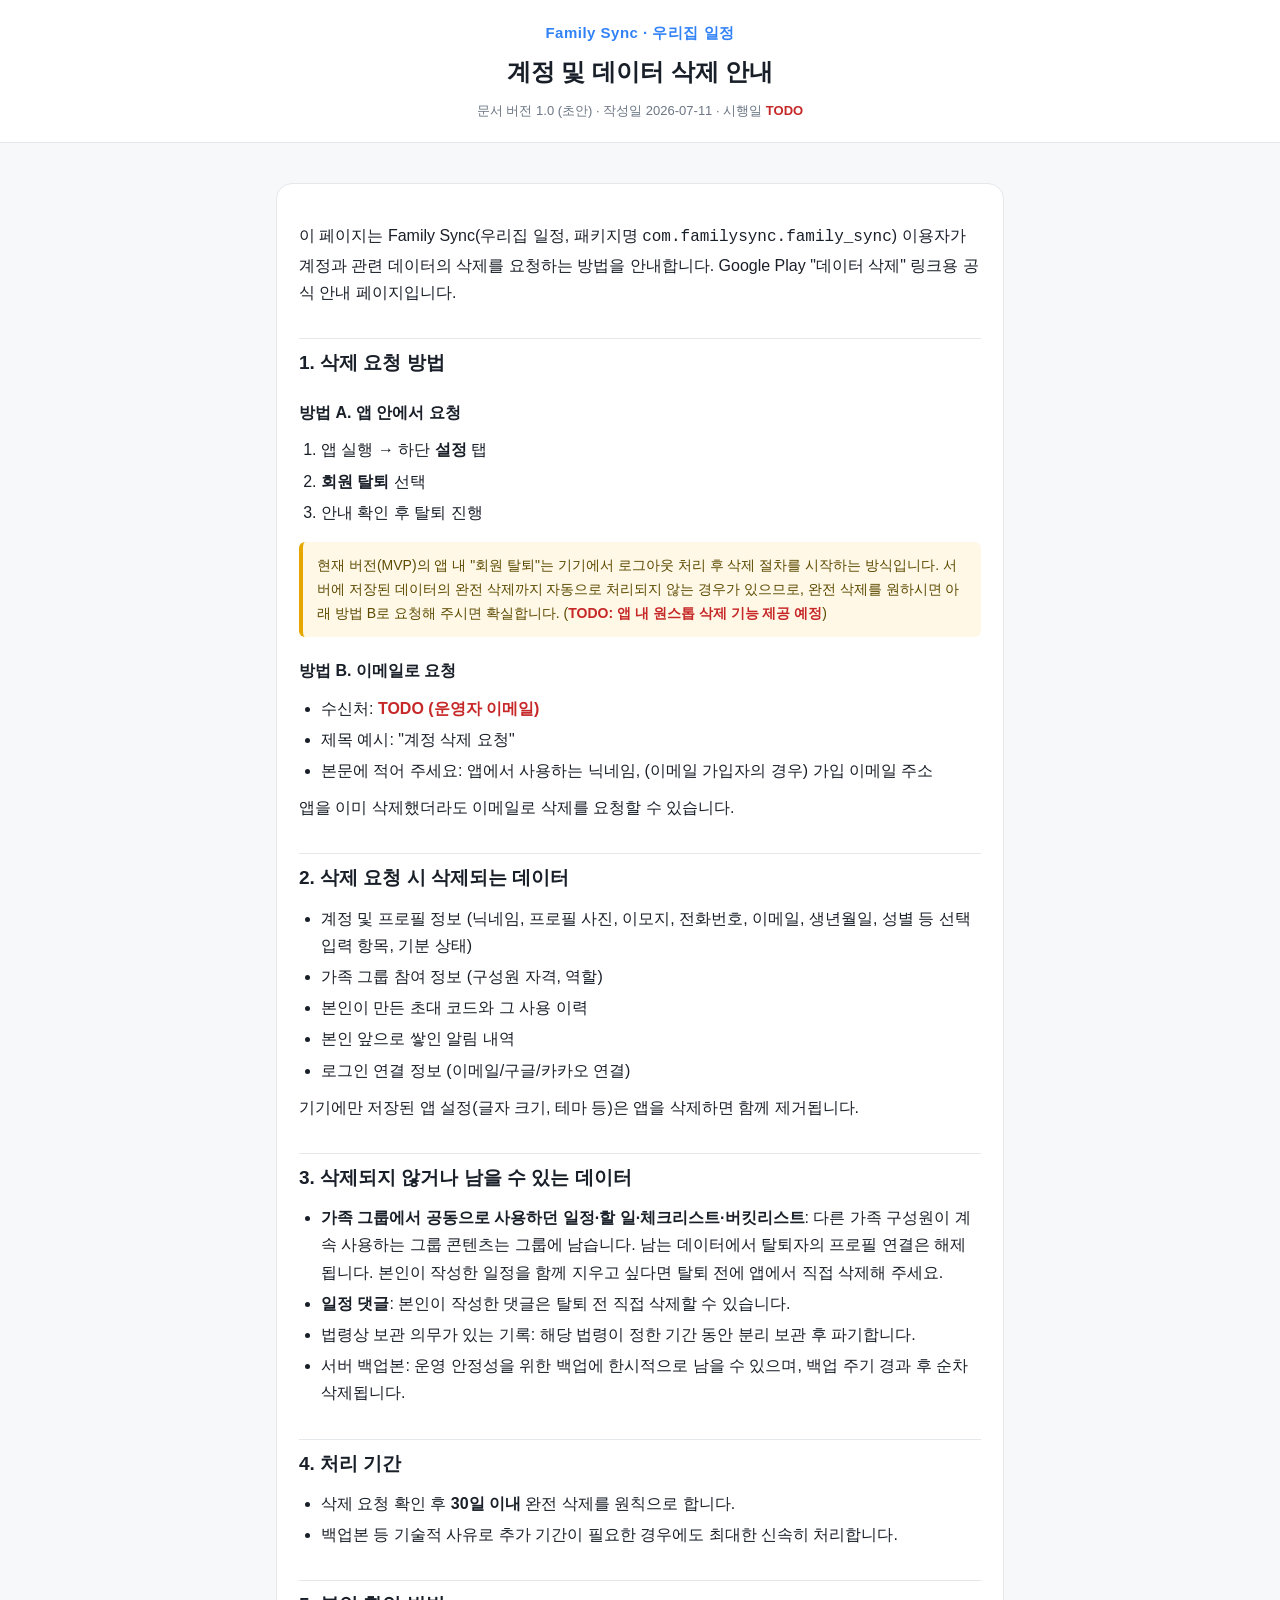
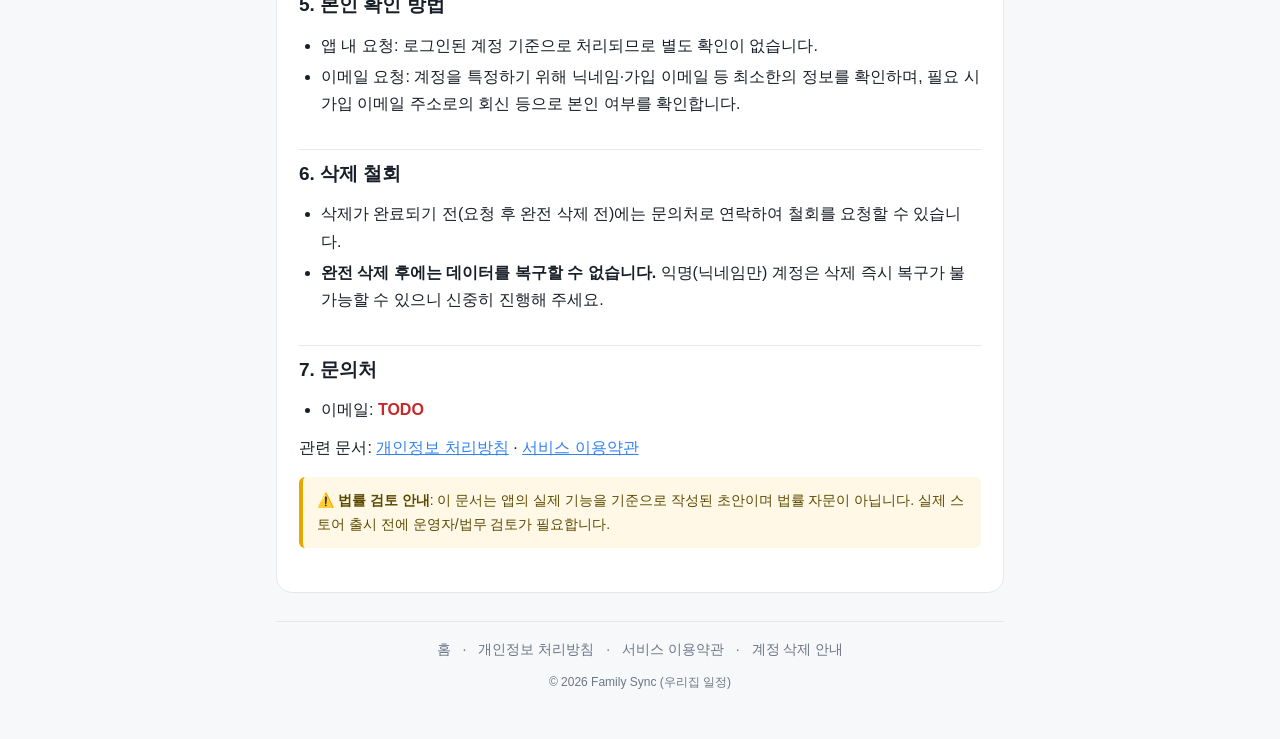
==== account-deletion.html @ a1e95046 "Add Family Sync policy pages - 개인정보 처리방침 / 서비스 이용약관 / 계정 삭제 안내 (md + html) - GitHub Pages용 index.htm" ====
<!DOCTYPE html>
<html lang="ko">
<head>
<meta charset="utf-8">
<meta name="viewport" content="width=device-width, initial-scale=1">
<title>계정 및 데이터 삭제 안내 — Family Sync (우리집 일정)</title>
<link rel="stylesheet" href="assets/style.css">
</head>
<body>
<header class="site">
  <div class="brand">Family Sync · 우리집 일정</div>
  <h1>계정 및 데이터 삭제 안내</h1>
  <div class="meta">문서 버전 1.0 (초안) · 작성일 2026-07-11 · 시행일 <span class="todo">TODO</span></div>
</header>

<div class="container">
<main class="doc">

<p>이 페이지는 Family Sync(우리집 일정, 패키지명 <code>com.familysync.family_sync</code>) 이용자가 계정과 관련 데이터의 삭제를 요청하는 방법을 안내합니다. Google Play "데이터 삭제" 링크용 공식 안내 페이지입니다.</p>

<h2>1. 삭제 요청 방법</h2>

<h3>방법 A. 앱 안에서 요청</h3>
<ol>
  <li>앱 실행 → 하단 <strong>설정</strong> 탭</li>
  <li><strong>회원 탈퇴</strong> 선택</li>
  <li>안내 확인 후 탈퇴 진행</li>
</ol>
<blockquote>현재 버전(MVP)의 앱 내 "회원 탈퇴"는 기기에서 로그아웃 처리 후 삭제 절차를 시작하는 방식입니다. 서버에 저장된 데이터의 완전 삭제까지 자동으로 처리되지 않는 경우가 있으므로, 완전 삭제를 원하시면 아래 방법 B로 요청해 주시면 확실합니다. (<span class="todo">TODO: 앱 내 원스톱 삭제 기능 제공 예정</span>)</blockquote>

<h3>방법 B. 이메일로 요청</h3>
<ul>
  <li>수신처: <span class="todo">TODO (운영자 이메일)</span></li>
  <li>제목 예시: "계정 삭제 요청"</li>
  <li>본문에 적어 주세요: 앱에서 사용하는 닉네임, (이메일 가입자의 경우) 가입 이메일 주소</li>
</ul>
<p>앱을 이미 삭제했더라도 이메일로 삭제를 요청할 수 있습니다.</p>

<h2>2. 삭제 요청 시 삭제되는 데이터</h2>
<ul>
  <li>계정 및 프로필 정보 (닉네임, 프로필 사진, 이모지, 전화번호, 이메일, 생년월일, 성별 등 선택 입력 항목, 기분 상태)</li>
  <li>가족 그룹 참여 정보 (구성원 자격, 역할)</li>
  <li>본인이 만든 초대 코드와 그 사용 이력</li>
  <li>본인 앞으로 쌓인 알림 내역</li>
  <li>로그인 연결 정보 (이메일/구글/카카오 연결)</li>
</ul>
<p>기기에만 저장된 앱 설정(글자 크기, 테마 등)은 앱을 삭제하면 함께 제거됩니다.</p>

<h2>3. 삭제되지 않거나 남을 수 있는 데이터</h2>
<ul>
  <li><strong>가족 그룹에서 공동으로 사용하던 일정·할 일·체크리스트·버킷리스트</strong>: 다른 가족 구성원이 계속 사용하는 그룹 콘텐츠는 그룹에 남습니다. 남는 데이터에서 탈퇴자의 프로필 연결은 해제됩니다. 본인이 작성한 일정을 함께 지우고 싶다면 탈퇴 전에 앱에서 직접 삭제해 주세요.</li>
  <li><strong>일정 댓글</strong>: 본인이 작성한 댓글은 탈퇴 전 직접 삭제할 수 있습니다.</li>
  <li>법령상 보관 의무가 있는 기록: 해당 법령이 정한 기간 동안 분리 보관 후 파기합니다.</li>
  <li>서버 백업본: 운영 안정성을 위한 백업에 한시적으로 남을 수 있으며, 백업 주기 경과 후 순차 삭제됩니다.</li>
</ul>

<h2>4. 처리 기간</h2>
<ul>
  <li>삭제 요청 확인 후 <strong>30일 이내</strong> 완전 삭제를 원칙으로 합니다.</li>
  <li>백업본 등 기술적 사유로 추가 기간이 필요한 경우에도 최대한 신속히 처리합니다.</li>
</ul>

<h2>5. 본인 확인 방법</h2>
<ul>
  <li>앱 내 요청: 로그인된 계정 기준으로 처리되므로 별도 확인이 없습니다.</li>
  <li>이메일 요청: 계정을 특정하기 위해 닉네임·가입 이메일 등 최소한의 정보를 확인하며, 필요 시 가입 이메일 주소로의 회신 등으로 본인 여부를 확인합니다.</li>
</ul>

<h2>6. 삭제 철회</h2>
<ul>
  <li>삭제가 완료되기 전(요청 후 완전 삭제 전)에는 문의처로 연락하여 철회를 요청할 수 있습니다.</li>
  <li><strong>완전 삭제 후에는 데이터를 복구할 수 없습니다.</strong> 익명(닉네임만) 계정은 삭제 즉시 복구가 불가능할 수 있으니 신중히 진행해 주세요.</li>
</ul>

<h2>7. 문의처</h2>
<ul>
  <li>이메일: <span class="todo">TODO</span></li>
</ul>
<p>관련 문서: <a href="privacy-policy.html">개인정보 처리방침</a> · <a href="terms-of-service.html">서비스 이용약관</a></p>

<blockquote>⚠️ <strong>법률 검토 안내</strong>: 이 문서는 앱의 실제 기능을 기준으로 작성된 초안이며 법률 자문이 아닙니다. 실제 스토어 출시 전에 운영자/법무 검토가 필요합니다.</blockquote>

</main>

<footer class="site">
  <nav>
    <a href="index.html">홈</a> ·
    <a href="privacy-policy.html">개인정보 처리방침</a> ·
    <a href="terms-of-service.html">서비스 이용약관</a> ·
    <a href="account-deletion.html">계정 삭제 안내</a>
  </nav>
  <div class="copyright">© 2026 Family Sync (우리집 일정)</div>
</footer>
</div>
</body>
</html>
---- assets/style.css ----
:root {
  --primary: #3182f6;
  --text: #191f28;
  --text-sub: #6b7684;
  --divider: #e5e8eb;
  --bg: #f7f8fa;
  --surface: #ffffff;
  --danger: #c62828;
}

* { box-sizing: border-box; margin: 0; padding: 0; }

body {
  font-family: "Apple SD Gothic Neo", "Noto Sans KR", "Malgun Gothic", sans-serif;
  background: var(--bg);
  color: var(--text);
  line-height: 1.7;
  font-size: 16px;
  -webkit-text-size-adjust: 100%;
}

.container {
  max-width: 760px;
  margin: 0 auto;
  padding: 20px 16px 48px;
}

header.site {
  background: var(--surface);
  border-bottom: 1px solid var(--divider);
  padding: 20px 16px;
  text-align: center;
}
header.site .brand {
  font-size: 15px;
  color: var(--primary);
  font-weight: 700;
  letter-spacing: 0.5px;
}
header.site h1 {
  font-size: 24px;
  margin-top: 6px;
  font-weight: 700;
}
header.site .meta {
  margin-top: 8px;
  font-size: 13px;
  color: var(--text-sub);
}

main.doc {
  background: var(--surface);
  border: 1px solid var(--divider);
  border-radius: 16px;
  padding: 28px 22px;
  margin-top: 20px;
}

main.doc h2 {
  font-size: 19px;
  margin: 32px 0 10px;
  padding-top: 8px;
  border-top: 1px solid var(--divider);
}
main.doc h2:first-child { margin-top: 0; border-top: none; padding-top: 0; }
main.doc h3 { font-size: 16px; margin: 20px 0 8px; }
main.doc p { margin: 10px 0; }
main.doc ul, main.doc ol { margin: 10px 0 10px 22px; }
main.doc li { margin: 4px 0; }

main.doc table {
  width: 100%;
  border-collapse: collapse;
  margin: 12px 0;
  font-size: 14px;
}
main.doc th, main.doc td {
  border: 1px solid var(--divider);
  padding: 8px 10px;
  text-align: left;
  vertical-align: top;
}
main.doc th { background: var(--bg); font-weight: 600; }
.table-wrap { overflow-x: auto; }

main.doc a { color: var(--primary); }
main.doc blockquote {
  margin: 16px 0;
  padding: 12px 14px;
  background: #fff8e6;
  border-left: 4px solid #e6a700;
  border-radius: 6px;
  font-size: 14px;
  color: #5c4a00;
}
.todo { color: var(--danger); font-weight: 600; }

/* index cards */
.cards { display: grid; gap: 14px; margin-top: 20px; }
.card {
  display: block;
  background: var(--surface);
  border: 1px solid var(--divider);
  border-radius: 16px;
  padding: 20px;
  text-decoration: none;
  color: var(--text);
}
.card:hover { border-color: var(--primary); }
.card .icon { font-size: 26px; }
.card h2 { font-size: 18px; margin: 8px 0 4px; }
.card p { font-size: 14px; color: var(--text-sub); }

footer.site {
  margin-top: 28px;
  padding-top: 16px;
  border-top: 1px solid var(--divider);
  font-size: 14px;
  color: var(--text-sub);
  text-align: center;
}
footer.site nav a {
  color: var(--text-sub);
  text-decoration: none;
  margin: 0 8px;
}
footer.site nav a:hover { color: var(--primary); }
footer.site .copyright { margin-top: 10px; font-size: 12px; }

@media (max-width: 480px) {
  body { font-size: 15px; }
  main.doc { padding: 20px 14px; }
  header.site h1 { font-size: 21px; }
}
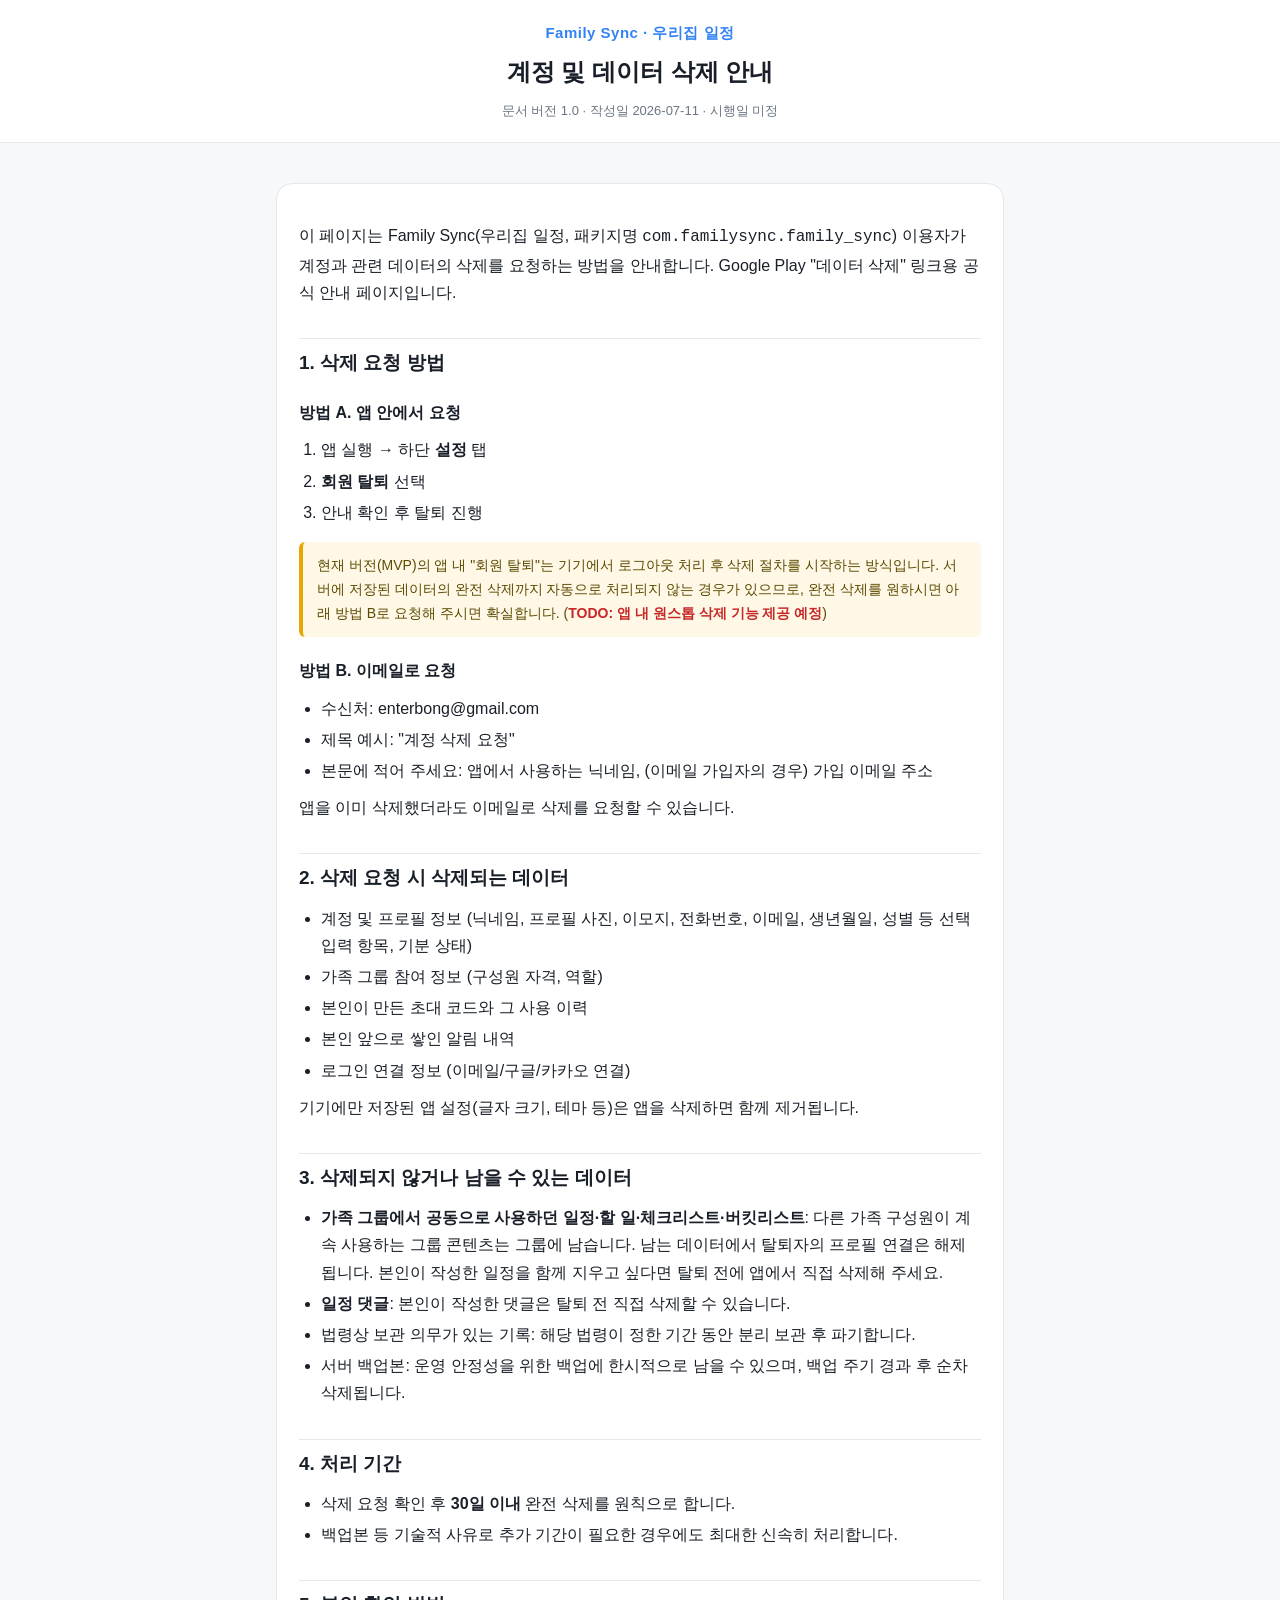
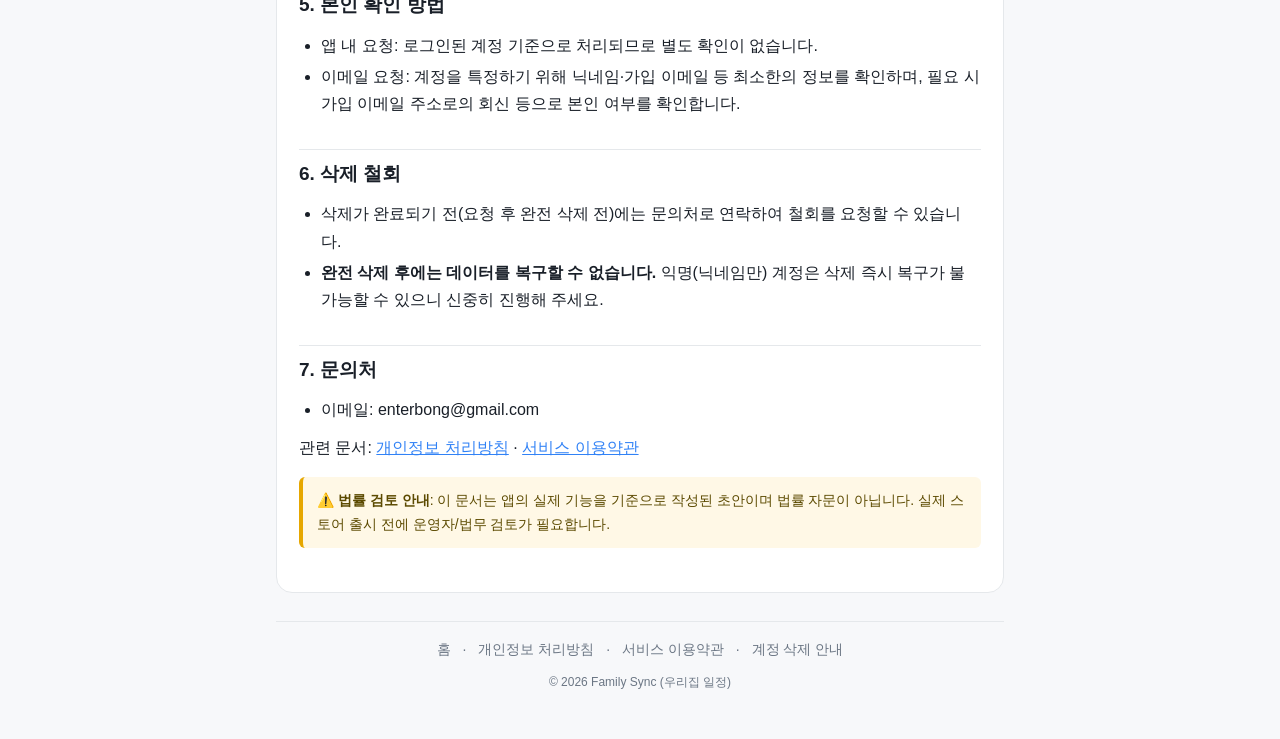
==== commit 871b02e0: "docs: fill in operator info (김봉진, enterbong@gmail.com)" ====
--- a/account-deletion.html
+++ b/account-deletion.html
@@ -10,7 +10,7 @@
 <header class="site">
   <div class="brand">Family Sync · 우리집 일정</div>
   <h1>계정 및 데이터 삭제 안내</h1>
-  <div class="meta">문서 버전 1.0 (초안) · 작성일 2026-07-11 · 시행일 <span class="todo">TODO</span></div>
+  <div class="meta">문서 버전 1.0 · 작성일 2026-07-11 · 시행일 미정</div>
 </header>
 
 <div class="container">
@@ -30,7 +30,7 @@
 
 <h3>방법 B. 이메일로 요청</h3>
 <ul>
-  <li>수신처: <span class="todo">TODO (운영자 이메일)</span></li>
+  <li>수신처: enterbong@gmail.com</li>
   <li>제목 예시: "계정 삭제 요청"</li>
   <li>본문에 적어 주세요: 앱에서 사용하는 닉네임, (이메일 가입자의 경우) 가입 이메일 주소</li>
 </ul>
@@ -74,7 +74,7 @@
 
 <h2>7. 문의처</h2>
 <ul>
-  <li>이메일: <span class="todo">TODO</span></li>
+  <li>이메일: enterbong@gmail.com</li>
 </ul>
 <p>관련 문서: <a href="privacy-policy.html">개인정보 처리방침</a> · <a href="terms-of-service.html">서비스 이용약관</a></p>
 
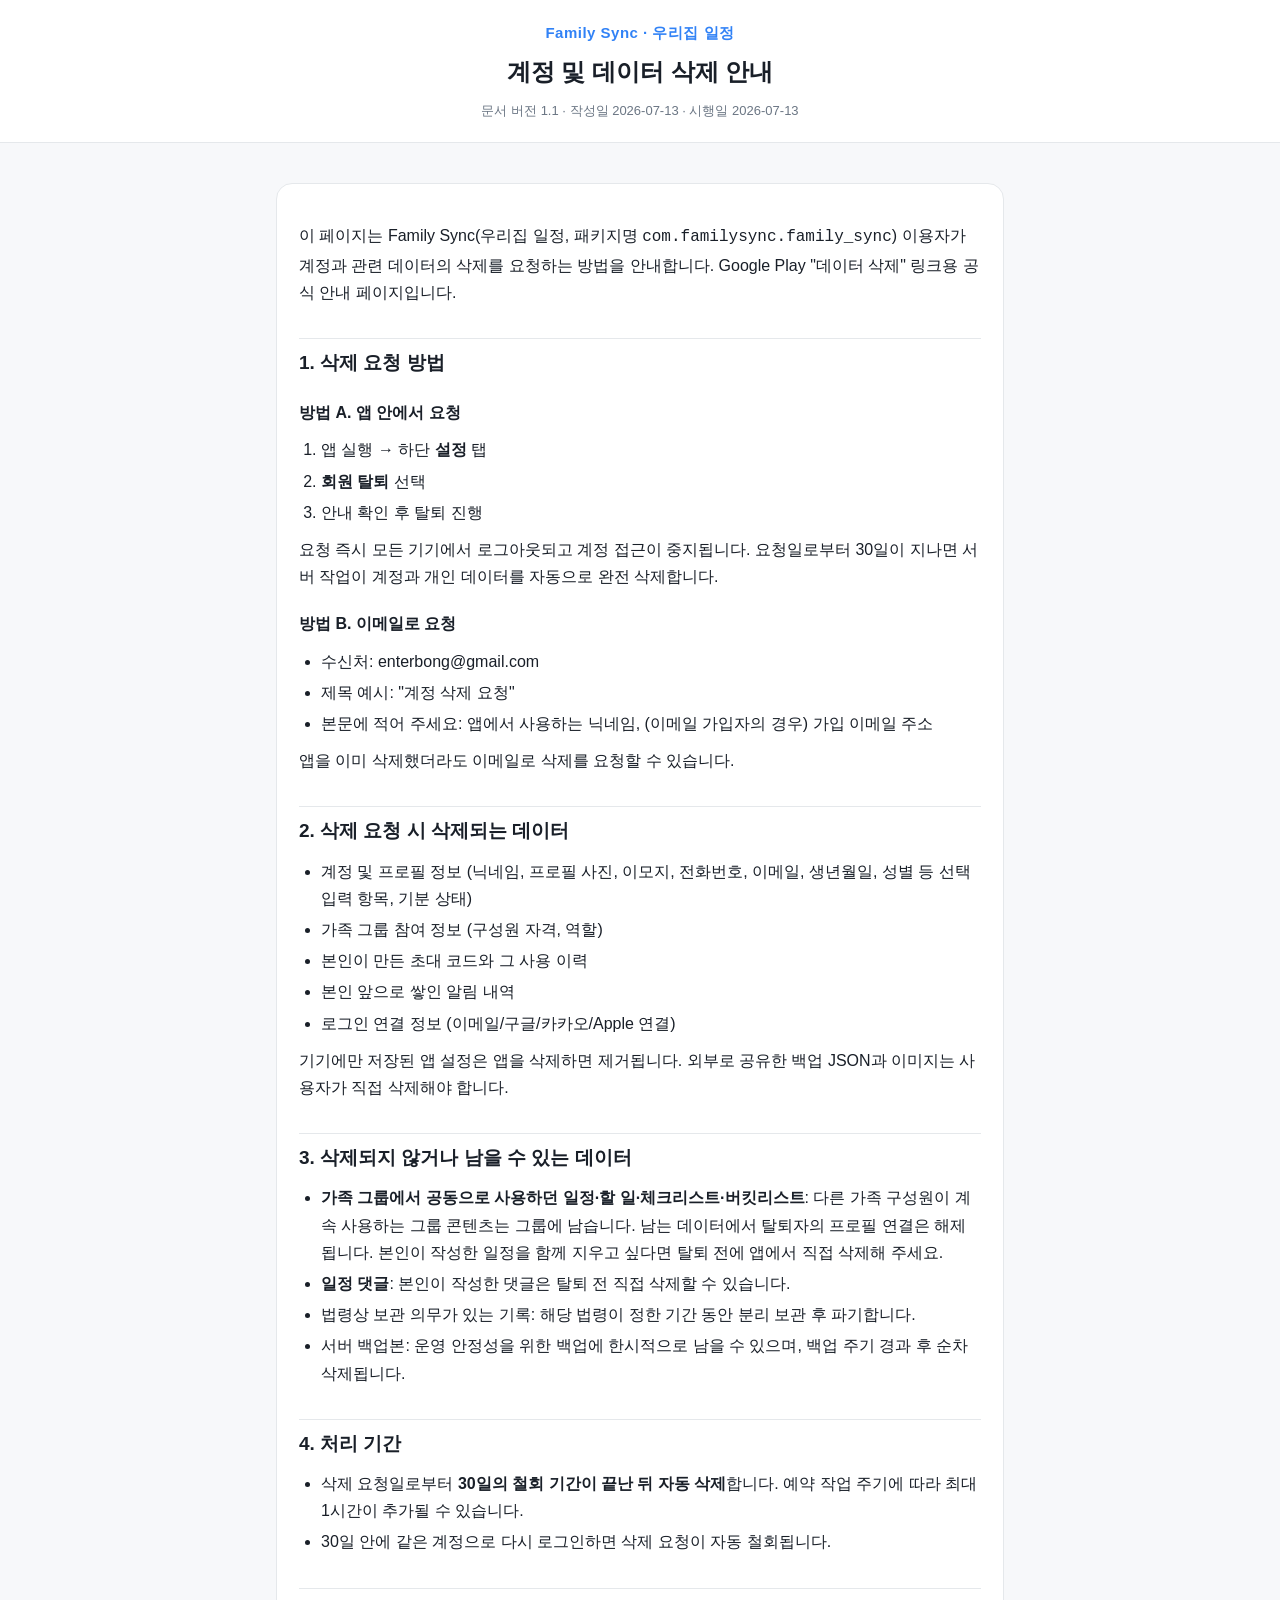
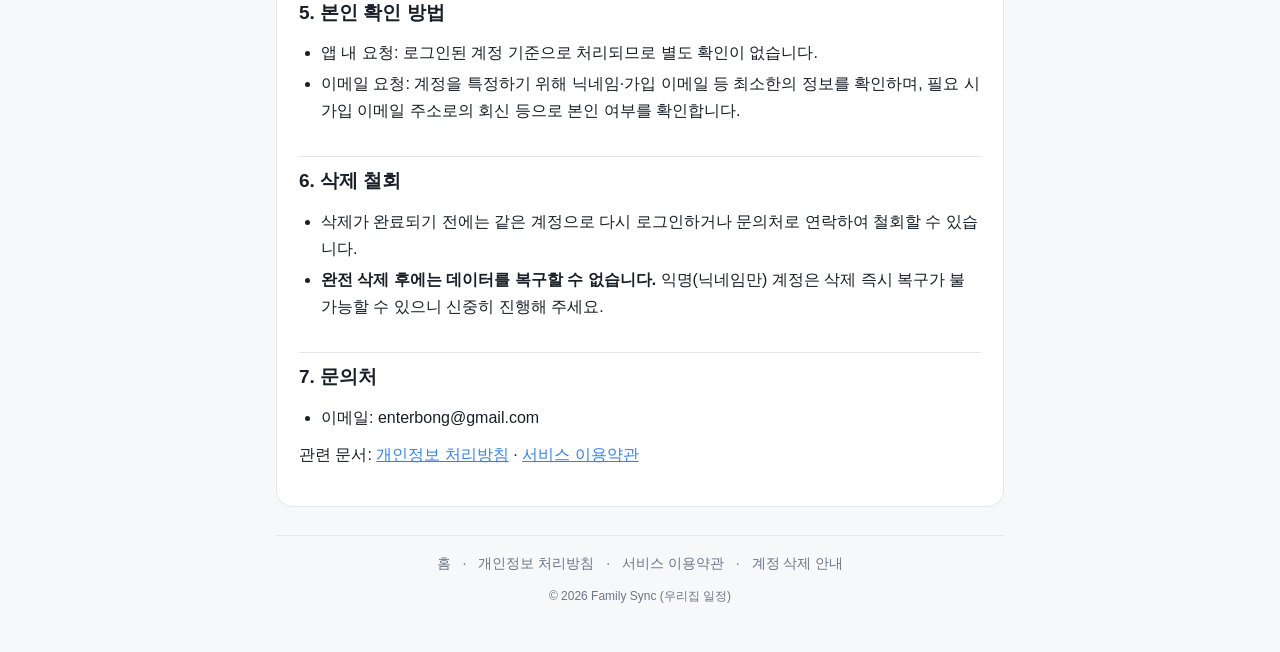
==== commit b18f2e8c: "docs: v1.1 — align policies with app features (device calendar, backup, Apple OAuth, 30-day one-stop" ====
--- a/account-deletion.html
+++ b/account-deletion.html
@@ -10,7 +10,7 @@
 <header class="site">
   <div class="brand">Family Sync · 우리집 일정</div>
   <h1>계정 및 데이터 삭제 안내</h1>
-  <div class="meta">문서 버전 1.0 · 작성일 2026-07-11 · 시행일 미정</div>
+  <div class="meta">문서 버전 1.1 · 작성일 2026-07-13 · 시행일 2026-07-13</div>
 </header>
 
 <div class="container">
@@ -26,7 +26,7 @@
   <li><strong>회원 탈퇴</strong> 선택</li>
   <li>안내 확인 후 탈퇴 진행</li>
 </ol>
-<blockquote>현재 버전(MVP)의 앱 내 "회원 탈퇴"는 기기에서 로그아웃 처리 후 삭제 절차를 시작하는 방식입니다. 서버에 저장된 데이터의 완전 삭제까지 자동으로 처리되지 않는 경우가 있으므로, 완전 삭제를 원하시면 아래 방법 B로 요청해 주시면 확실합니다. (<span class="todo">TODO: 앱 내 원스톱 삭제 기능 제공 예정</span>)</blockquote>
+<p>요청 즉시 모든 기기에서 로그아웃되고 계정 접근이 중지됩니다. 요청일로부터 30일이 지나면 서버 작업이 계정과 개인 데이터를 자동으로 완전 삭제합니다.</p>
 
 <h3>방법 B. 이메일로 요청</h3>
 <ul>
@@ -42,9 +42,9 @@
   <li>가족 그룹 참여 정보 (구성원 자격, 역할)</li>
   <li>본인이 만든 초대 코드와 그 사용 이력</li>
   <li>본인 앞으로 쌓인 알림 내역</li>
-  <li>로그인 연결 정보 (이메일/구글/카카오 연결)</li>
+  <li>로그인 연결 정보 (이메일/구글/카카오/Apple 연결)</li>
 </ul>
-<p>기기에만 저장된 앱 설정(글자 크기, 테마 등)은 앱을 삭제하면 함께 제거됩니다.</p>
+<p>기기에만 저장된 앱 설정은 앱을 삭제하면 제거됩니다. 외부로 공유한 백업 JSON과 이미지는 사용자가 직접 삭제해야 합니다.</p>
 
 <h2>3. 삭제되지 않거나 남을 수 있는 데이터</h2>
 <ul>
@@ -56,8 +56,8 @@
 
 <h2>4. 처리 기간</h2>
 <ul>
-  <li>삭제 요청 확인 후 <strong>30일 이내</strong> 완전 삭제를 원칙으로 합니다.</li>
-  <li>백업본 등 기술적 사유로 추가 기간이 필요한 경우에도 최대한 신속히 처리합니다.</li>
+  <li>삭제 요청일로부터 <strong>30일의 철회 기간이 끝난 뒤 자동 삭제</strong>합니다. 예약 작업 주기에 따라 최대 1시간이 추가될 수 있습니다.</li>
+  <li>30일 안에 같은 계정으로 다시 로그인하면 삭제 요청이 자동 철회됩니다.</li>
 </ul>
 
 <h2>5. 본인 확인 방법</h2>
@@ -68,7 +68,7 @@
 
 <h2>6. 삭제 철회</h2>
 <ul>
-  <li>삭제가 완료되기 전(요청 후 완전 삭제 전)에는 문의처로 연락하여 철회를 요청할 수 있습니다.</li>
+  <li>삭제가 완료되기 전에는 같은 계정으로 다시 로그인하거나 문의처로 연락하여 철회할 수 있습니다.</li>
   <li><strong>완전 삭제 후에는 데이터를 복구할 수 없습니다.</strong> 익명(닉네임만) 계정은 삭제 즉시 복구가 불가능할 수 있으니 신중히 진행해 주세요.</li>
 </ul>
 
@@ -77,8 +77,6 @@
   <li>이메일: enterbong@gmail.com</li>
 </ul>
 <p>관련 문서: <a href="privacy-policy.html">개인정보 처리방침</a> · <a href="terms-of-service.html">서비스 이용약관</a></p>
-
-<blockquote>⚠️ <strong>법률 검토 안내</strong>: 이 문서는 앱의 실제 기능을 기준으로 작성된 초안이며 법률 자문이 아닙니다. 실제 스토어 출시 전에 운영자/법무 검토가 필요합니다.</blockquote>
 
 </main>
 
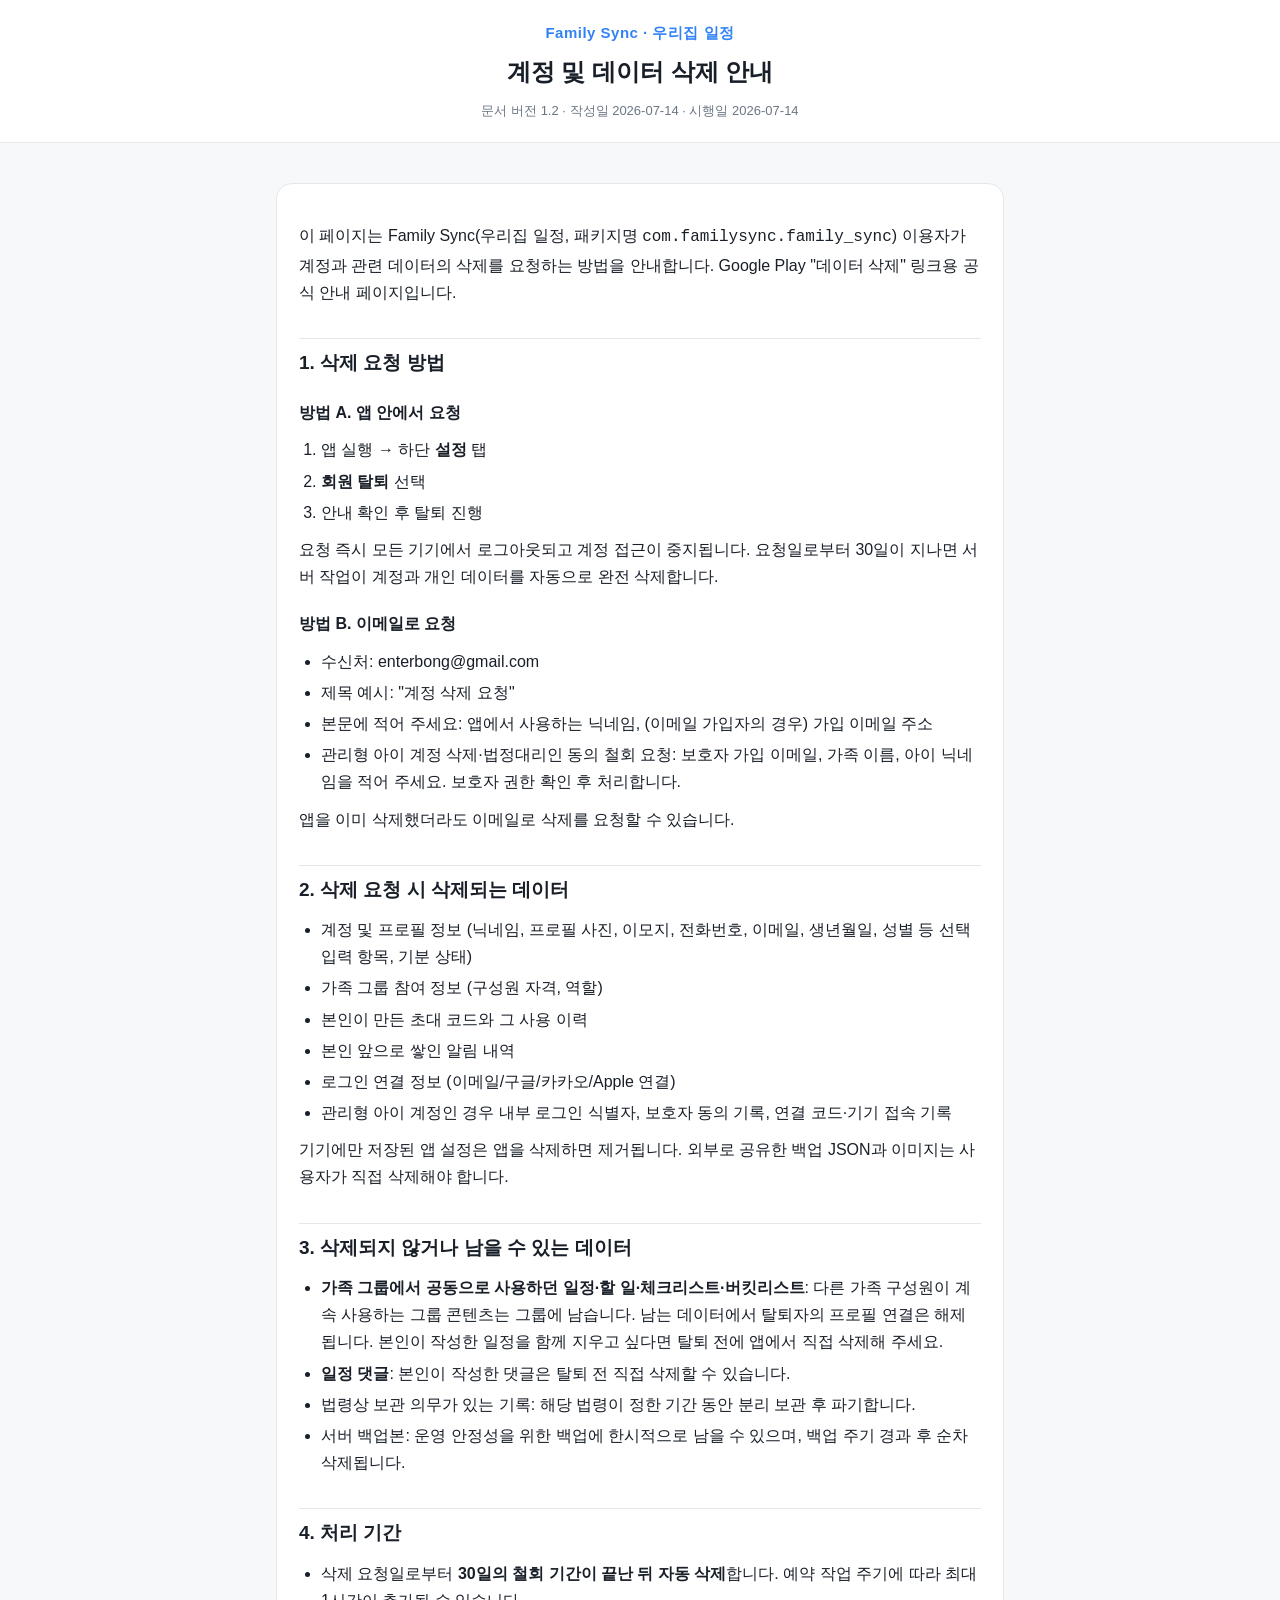
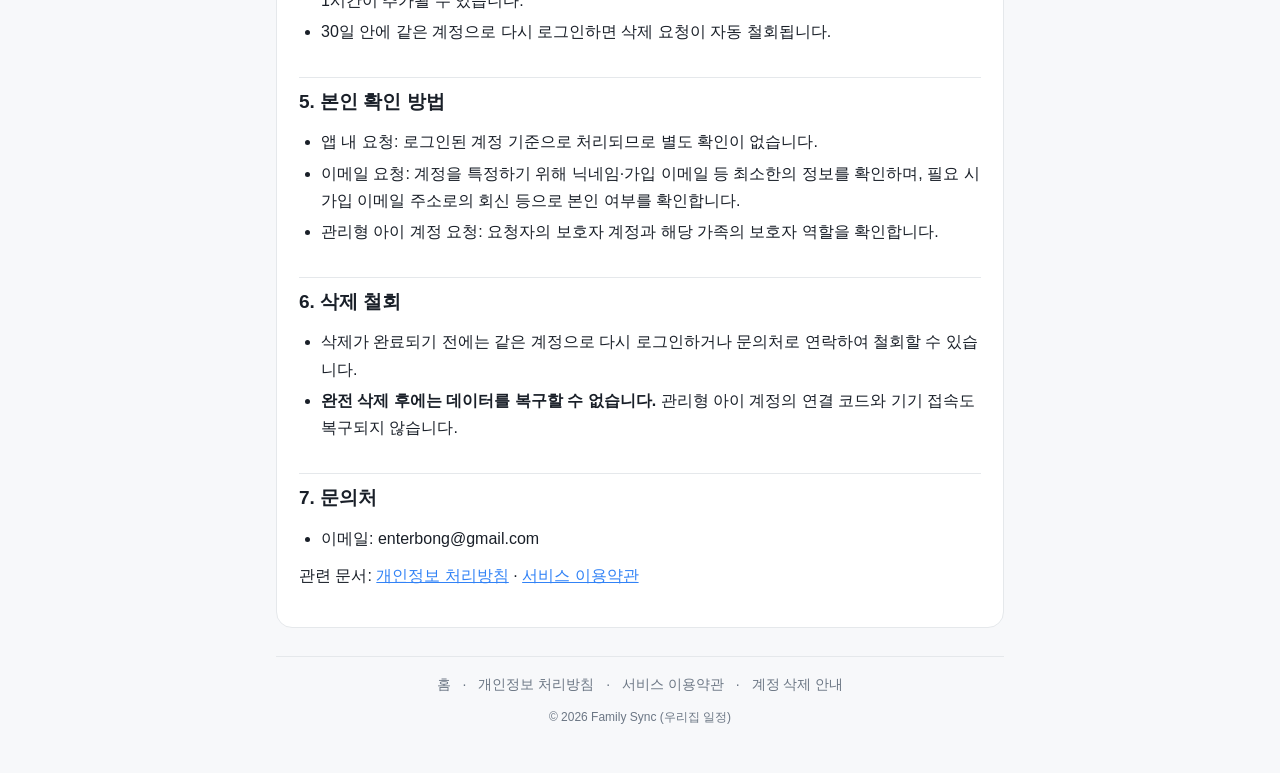
==== commit 88659be6: "docs: add managed child account policies" ====
--- a/account-deletion.html
+++ b/account-deletion.html
@@ -10,7 +10,7 @@
 <header class="site">
   <div class="brand">Family Sync · 우리집 일정</div>
   <h1>계정 및 데이터 삭제 안내</h1>
-  <div class="meta">문서 버전 1.1 · 작성일 2026-07-13 · 시행일 2026-07-13</div>
+  <div class="meta">문서 버전 1.2 · 작성일 2026-07-14 · 시행일 2026-07-14</div>
 </header>
 
 <div class="container">
@@ -33,6 +33,7 @@
   <li>수신처: enterbong@gmail.com</li>
   <li>제목 예시: "계정 삭제 요청"</li>
   <li>본문에 적어 주세요: 앱에서 사용하는 닉네임, (이메일 가입자의 경우) 가입 이메일 주소</li>
+  <li>관리형 아이 계정 삭제·법정대리인 동의 철회 요청: 보호자 가입 이메일, 가족 이름, 아이 닉네임을 적어 주세요. 보호자 권한 확인 후 처리합니다.</li>
 </ul>
 <p>앱을 이미 삭제했더라도 이메일로 삭제를 요청할 수 있습니다.</p>
 
@@ -43,6 +44,7 @@
   <li>본인이 만든 초대 코드와 그 사용 이력</li>
   <li>본인 앞으로 쌓인 알림 내역</li>
   <li>로그인 연결 정보 (이메일/구글/카카오/Apple 연결)</li>
+  <li>관리형 아이 계정인 경우 내부 로그인 식별자, 보호자 동의 기록, 연결 코드·기기 접속 기록</li>
 </ul>
 <p>기기에만 저장된 앱 설정은 앱을 삭제하면 제거됩니다. 외부로 공유한 백업 JSON과 이미지는 사용자가 직접 삭제해야 합니다.</p>
 
@@ -64,12 +66,13 @@
 <ul>
   <li>앱 내 요청: 로그인된 계정 기준으로 처리되므로 별도 확인이 없습니다.</li>
   <li>이메일 요청: 계정을 특정하기 위해 닉네임·가입 이메일 등 최소한의 정보를 확인하며, 필요 시 가입 이메일 주소로의 회신 등으로 본인 여부를 확인합니다.</li>
+  <li>관리형 아이 계정 요청: 요청자의 보호자 계정과 해당 가족의 보호자 역할을 확인합니다.</li>
 </ul>
 
 <h2>6. 삭제 철회</h2>
 <ul>
   <li>삭제가 완료되기 전에는 같은 계정으로 다시 로그인하거나 문의처로 연락하여 철회할 수 있습니다.</li>
-  <li><strong>완전 삭제 후에는 데이터를 복구할 수 없습니다.</strong> 익명(닉네임만) 계정은 삭제 즉시 복구가 불가능할 수 있으니 신중히 진행해 주세요.</li>
+  <li><strong>완전 삭제 후에는 데이터를 복구할 수 없습니다.</strong> 관리형 아이 계정의 연결 코드와 기기 접속도 복구되지 않습니다.</li>
 </ul>
 
 <h2>7. 문의처</h2>
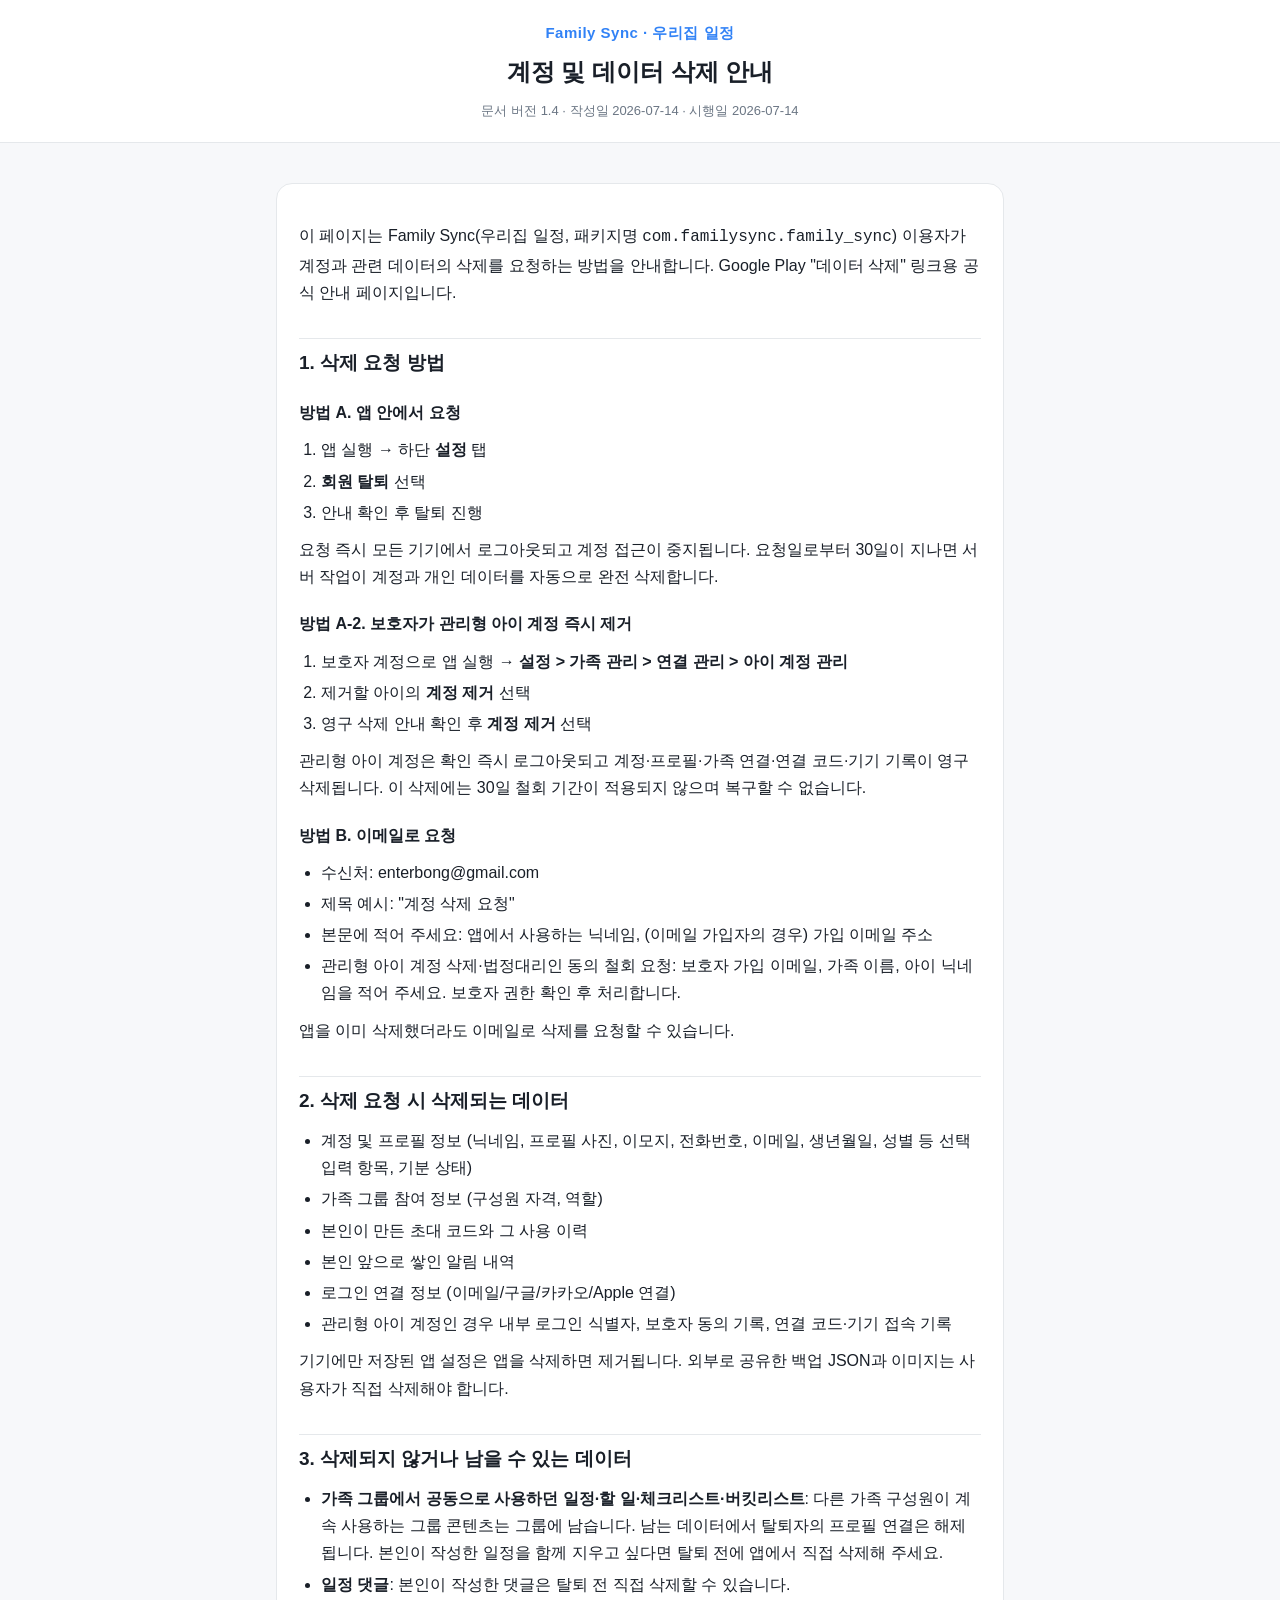
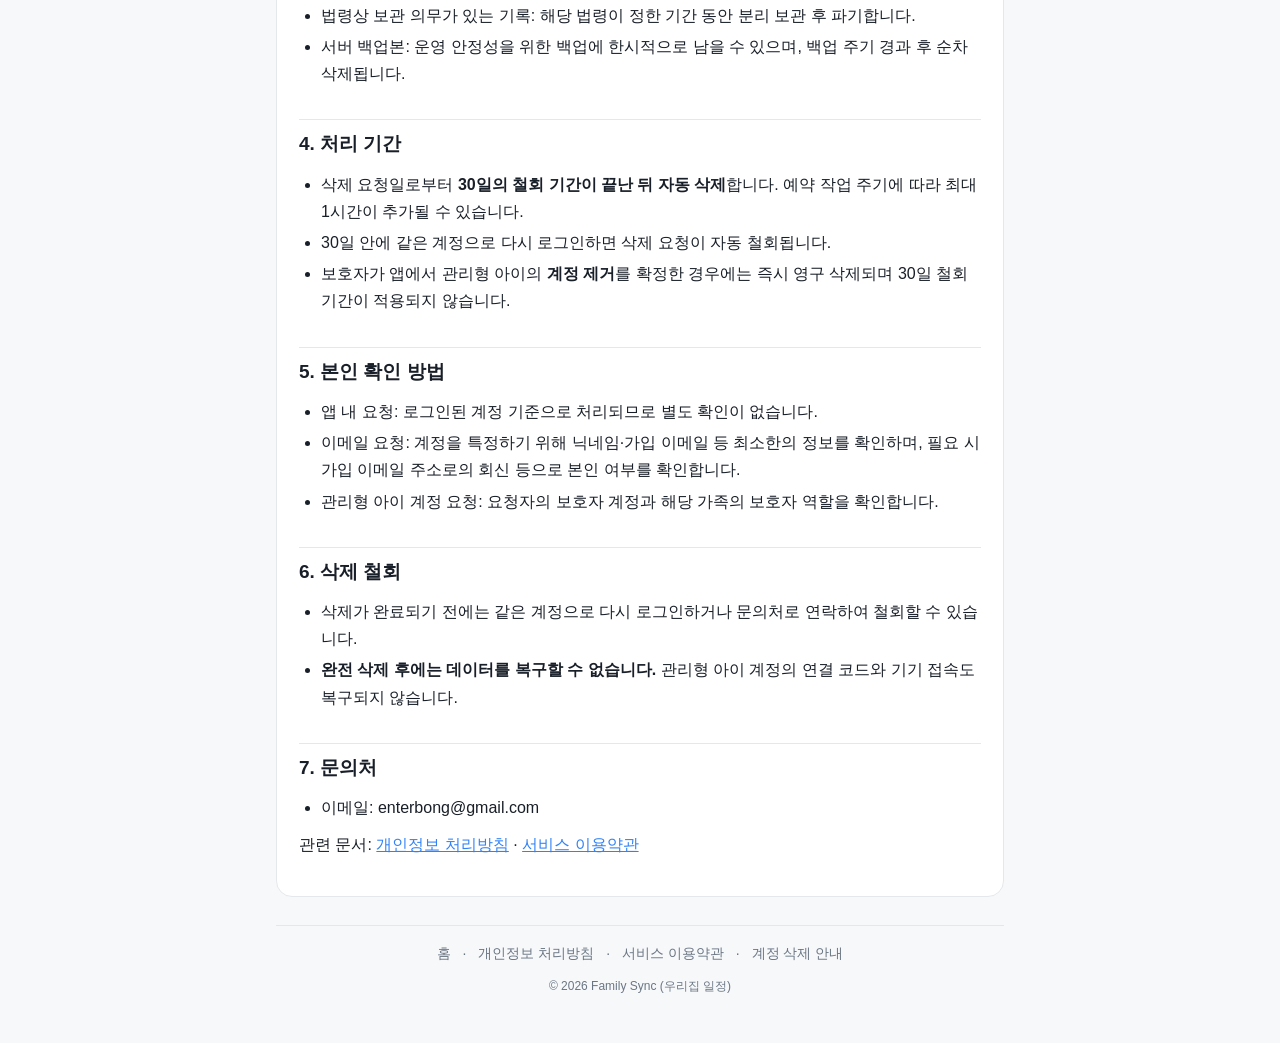
==== commit 92941e9e: "docs: add managed child account deletion" ====
--- a/account-deletion.html
+++ b/account-deletion.html
@@ -10,7 +10,7 @@
 <header class="site">
   <div class="brand">Family Sync · 우리집 일정</div>
   <h1>계정 및 데이터 삭제 안내</h1>
-  <div class="meta">문서 버전 1.2 · 작성일 2026-07-14 · 시행일 2026-07-14</div>
+  <div class="meta">문서 버전 1.4 · 작성일 2026-07-14 · 시행일 2026-07-14</div>
 </header>
 
 <div class="container">
@@ -27,6 +27,14 @@
   <li>안내 확인 후 탈퇴 진행</li>
 </ol>
 <p>요청 즉시 모든 기기에서 로그아웃되고 계정 접근이 중지됩니다. 요청일로부터 30일이 지나면 서버 작업이 계정과 개인 데이터를 자동으로 완전 삭제합니다.</p>
+
+<h3>방법 A-2. 보호자가 관리형 아이 계정 즉시 제거</h3>
+<ol>
+  <li>보호자 계정으로 앱 실행 → <strong>설정 &gt; 가족 관리 &gt; 연결 관리 &gt; 아이 계정 관리</strong></li>
+  <li>제거할 아이의 <strong>계정 제거</strong> 선택</li>
+  <li>영구 삭제 안내 확인 후 <strong>계정 제거</strong> 선택</li>
+</ol>
+<p>관리형 아이 계정은 확인 즉시 로그아웃되고 계정·프로필·가족 연결·연결 코드·기기 기록이 영구 삭제됩니다. 이 삭제에는 30일 철회 기간이 적용되지 않으며 복구할 수 없습니다.</p>
 
 <h3>방법 B. 이메일로 요청</h3>
 <ul>
@@ -60,6 +68,7 @@
 <ul>
   <li>삭제 요청일로부터 <strong>30일의 철회 기간이 끝난 뒤 자동 삭제</strong>합니다. 예약 작업 주기에 따라 최대 1시간이 추가될 수 있습니다.</li>
   <li>30일 안에 같은 계정으로 다시 로그인하면 삭제 요청이 자동 철회됩니다.</li>
+  <li>보호자가 앱에서 관리형 아이의 <strong>계정 제거</strong>를 확정한 경우에는 즉시 영구 삭제되며 30일 철회 기간이 적용되지 않습니다.</li>
 </ul>
 
 <h2>5. 본인 확인 방법</h2>
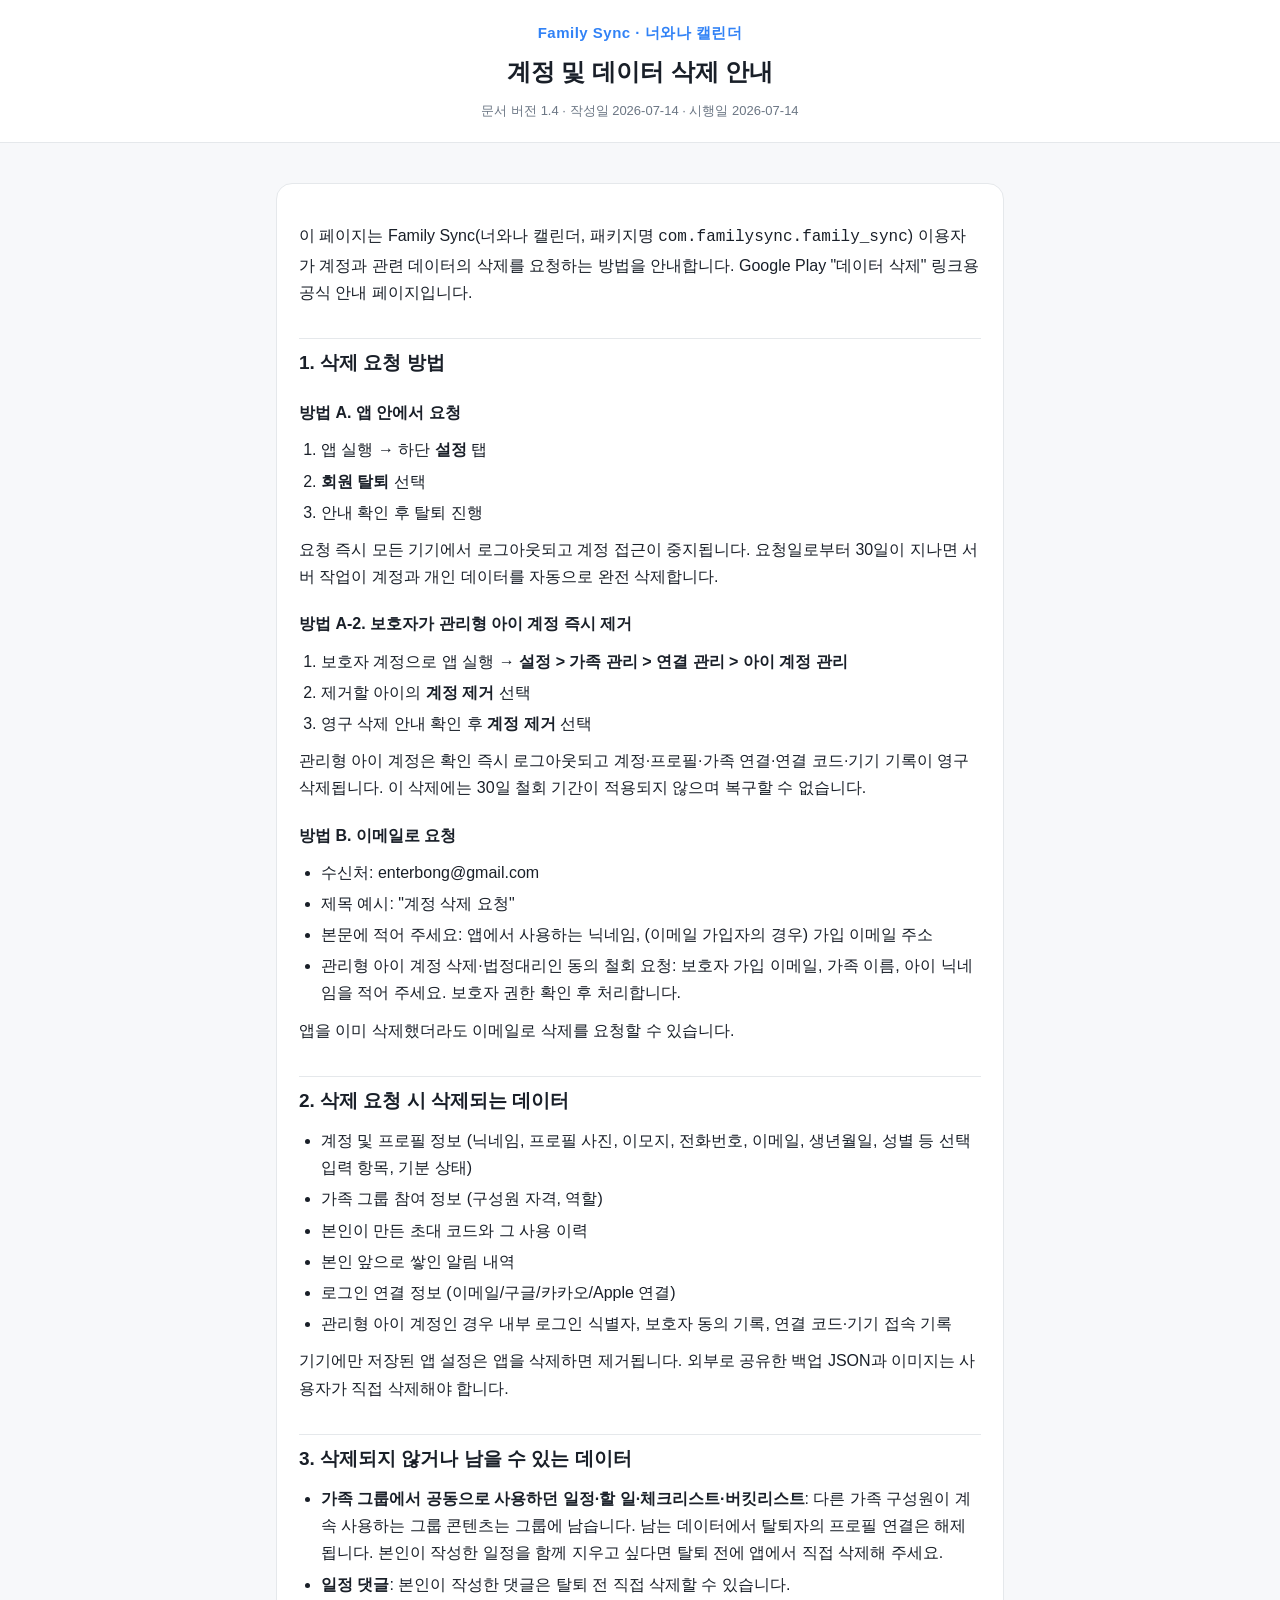
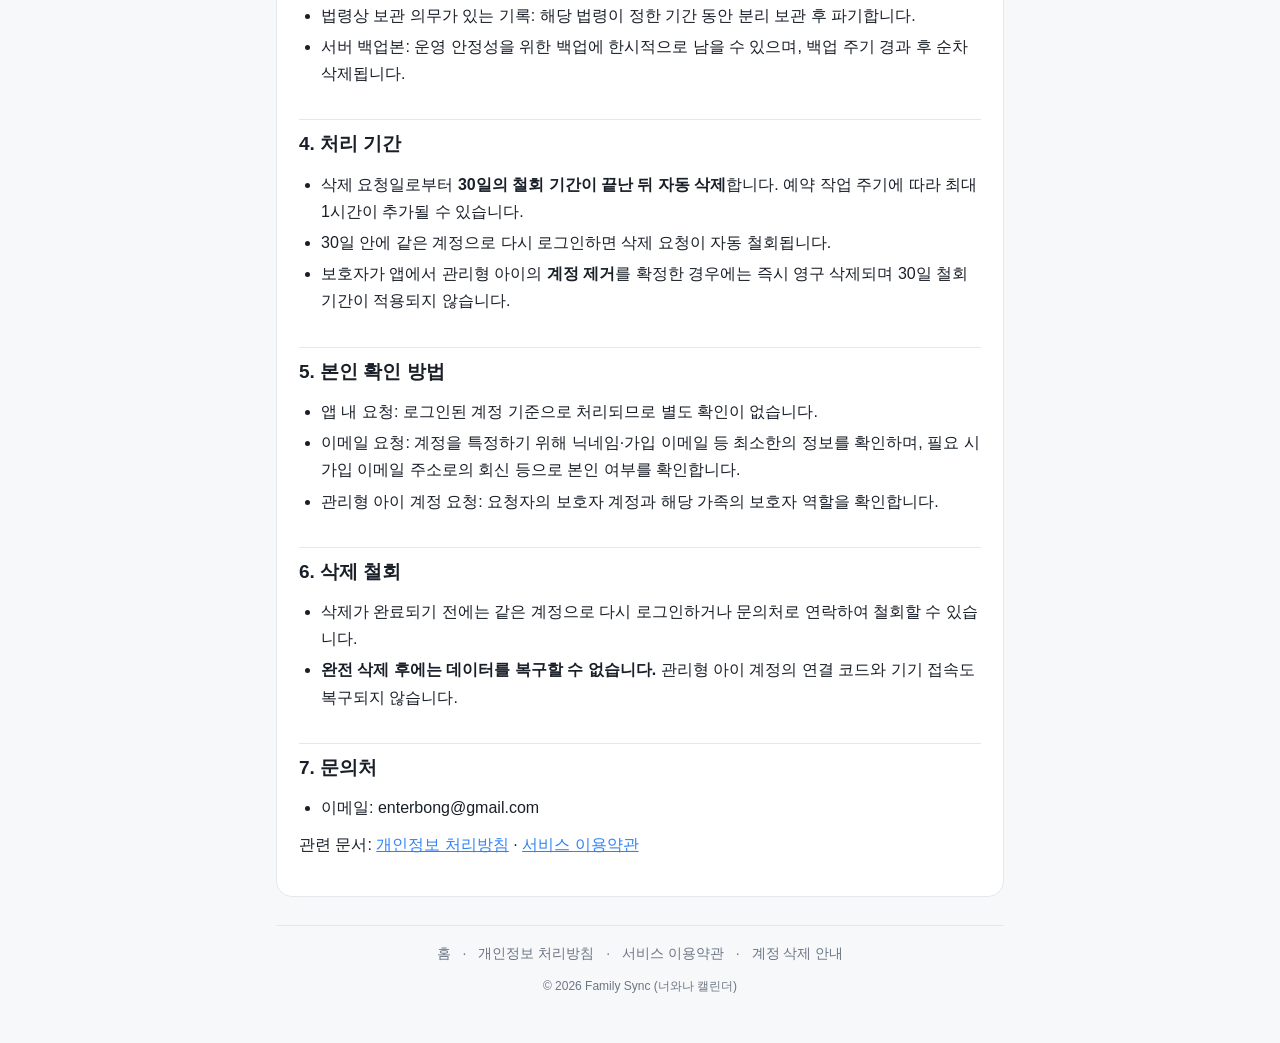
==== commit 19d8074f: "docs: 구독 관리 수집 항목 반영 및 앱 표시 이름 정정 - 개인정보 처리방침 2-5에 구독 관리 수집 항목 추가   (서비스명·요금제·금액·통화·결제일·상태·메모, 카드/계좌" ====
--- a/account-deletion.html
+++ b/account-deletion.html
@@ -3,12 +3,12 @@
 <head>
 <meta charset="utf-8">
 <meta name="viewport" content="width=device-width, initial-scale=1">
-<title>계정 및 데이터 삭제 안내 — Family Sync (우리집 일정)</title>
+<title>계정 및 데이터 삭제 안내 — Family Sync (너와나 캘린더)</title>
 <link rel="stylesheet" href="assets/style.css">
 </head>
 <body>
 <header class="site">
-  <div class="brand">Family Sync · 우리집 일정</div>
+  <div class="brand">Family Sync · 너와나 캘린더</div>
   <h1>계정 및 데이터 삭제 안내</h1>
   <div class="meta">문서 버전 1.4 · 작성일 2026-07-14 · 시행일 2026-07-14</div>
 </header>
@@ -16,7 +16,7 @@
 <div class="container">
 <main class="doc">
 
-<p>이 페이지는 Family Sync(우리집 일정, 패키지명 <code>com.familysync.family_sync</code>) 이용자가 계정과 관련 데이터의 삭제를 요청하는 방법을 안내합니다. Google Play "데이터 삭제" 링크용 공식 안내 페이지입니다.</p>
+<p>이 페이지는 Family Sync(너와나 캘린더, 패키지명 <code>com.familysync.family_sync</code>) 이용자가 계정과 관련 데이터의 삭제를 요청하는 방법을 안내합니다. Google Play "데이터 삭제" 링크용 공식 안내 페이지입니다.</p>
 
 <h2>1. 삭제 요청 방법</h2>
 
@@ -99,7 +99,7 @@
     <a href="terms-of-service.html">서비스 이용약관</a> ·
     <a href="account-deletion.html">계정 삭제 안내</a>
   </nav>
-  <div class="copyright">© 2026 Family Sync (우리집 일정)</div>
+  <div class="copyright">© 2026 Family Sync (너와나 캘린더)</div>
 </footer>
 </div>
 </body>
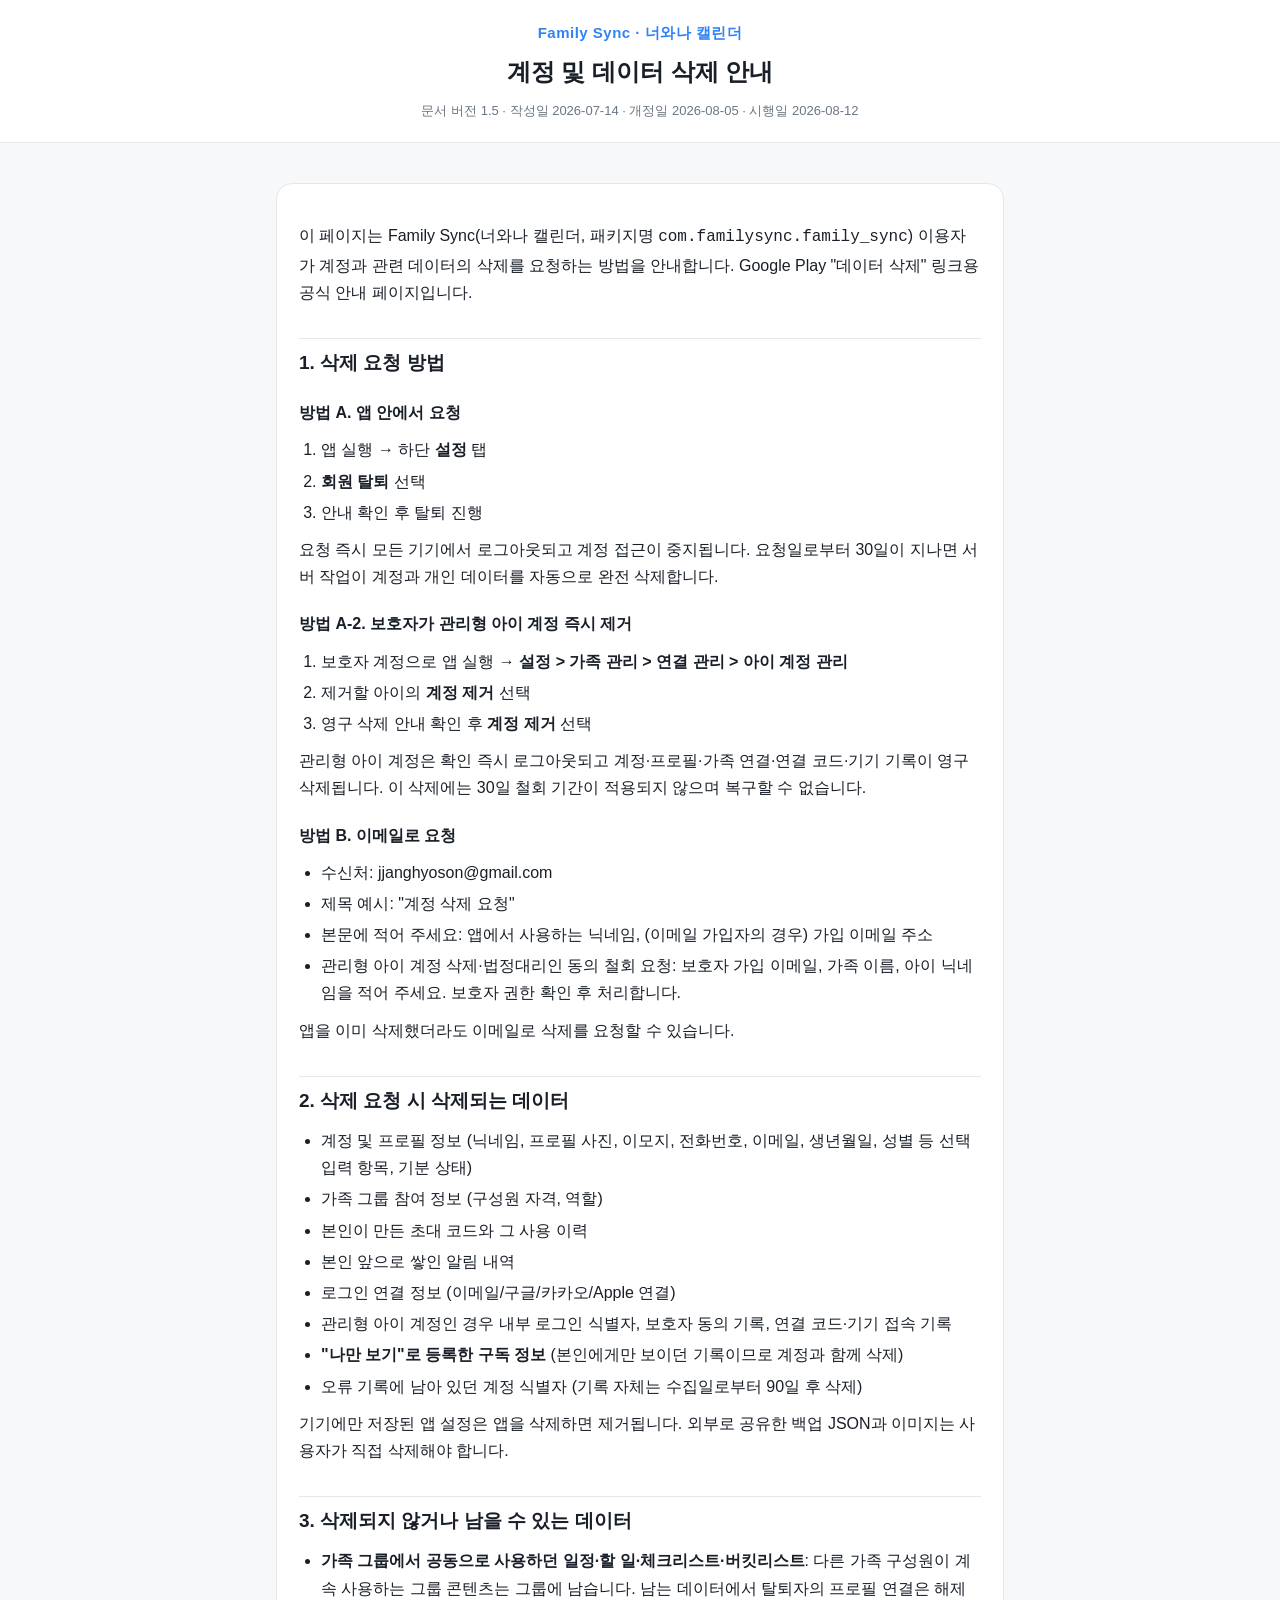
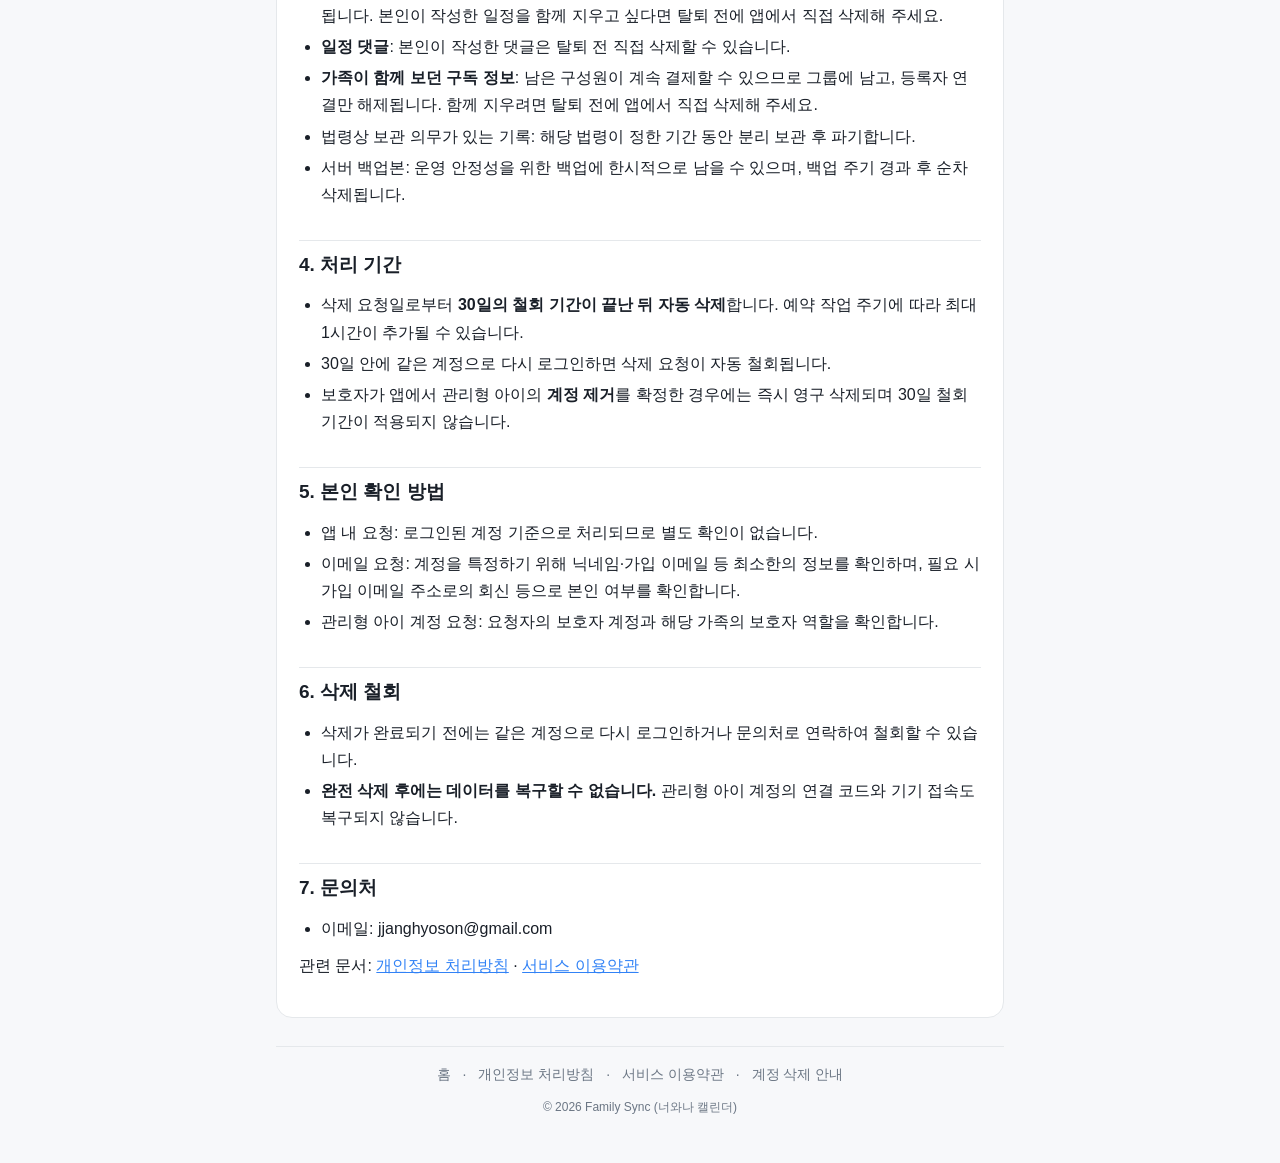
==== commit 7e2b59a3: "docs: 운영자 정보 변경 및 현재 앱 기능 반영 - 운영자명 양효선, 연락처 jjanghyoson@gmail.com으로 변경 (전 문서) - 개인정보 처리방침 2-8에 홈 화면" ====
--- a/account-deletion.html
+++ b/account-deletion.html
@@ -10,7 +10,7 @@
 <header class="site">
   <div class="brand">Family Sync · 너와나 캘린더</div>
   <h1>계정 및 데이터 삭제 안내</h1>
-  <div class="meta">문서 버전 1.4 · 작성일 2026-07-14 · 시행일 2026-07-14</div>
+  <div class="meta">문서 버전 1.5 · 작성일 2026-07-14 · 개정일 2026-08-05 · 시행일 2026-08-12</div>
 </header>
 
 <div class="container">
@@ -38,7 +38,7 @@
 
 <h3>방법 B. 이메일로 요청</h3>
 <ul>
-  <li>수신처: enterbong@gmail.com</li>
+  <li>수신처: jjanghyoson@gmail.com</li>
   <li>제목 예시: "계정 삭제 요청"</li>
   <li>본문에 적어 주세요: 앱에서 사용하는 닉네임, (이메일 가입자의 경우) 가입 이메일 주소</li>
   <li>관리형 아이 계정 삭제·법정대리인 동의 철회 요청: 보호자 가입 이메일, 가족 이름, 아이 닉네임을 적어 주세요. 보호자 권한 확인 후 처리합니다.</li>
@@ -53,6 +53,8 @@
   <li>본인 앞으로 쌓인 알림 내역</li>
   <li>로그인 연결 정보 (이메일/구글/카카오/Apple 연결)</li>
   <li>관리형 아이 계정인 경우 내부 로그인 식별자, 보호자 동의 기록, 연결 코드·기기 접속 기록</li>
+  <li><strong>"나만 보기"로 등록한 구독 정보</strong> (본인에게만 보이던 기록이므로 계정과 함께 삭제)</li>
+  <li>오류 기록에 남아 있던 계정 식별자 (기록 자체는 수집일로부터 90일 후 삭제)</li>
 </ul>
 <p>기기에만 저장된 앱 설정은 앱을 삭제하면 제거됩니다. 외부로 공유한 백업 JSON과 이미지는 사용자가 직접 삭제해야 합니다.</p>
 
@@ -60,6 +62,7 @@
 <ul>
   <li><strong>가족 그룹에서 공동으로 사용하던 일정·할 일·체크리스트·버킷리스트</strong>: 다른 가족 구성원이 계속 사용하는 그룹 콘텐츠는 그룹에 남습니다. 남는 데이터에서 탈퇴자의 프로필 연결은 해제됩니다. 본인이 작성한 일정을 함께 지우고 싶다면 탈퇴 전에 앱에서 직접 삭제해 주세요.</li>
   <li><strong>일정 댓글</strong>: 본인이 작성한 댓글은 탈퇴 전 직접 삭제할 수 있습니다.</li>
+  <li><strong>가족이 함께 보던 구독 정보</strong>: 남은 구성원이 계속 결제할 수 있으므로 그룹에 남고, 등록자 연결만 해제됩니다. 함께 지우려면 탈퇴 전에 앱에서 직접 삭제해 주세요.</li>
   <li>법령상 보관 의무가 있는 기록: 해당 법령이 정한 기간 동안 분리 보관 후 파기합니다.</li>
   <li>서버 백업본: 운영 안정성을 위한 백업에 한시적으로 남을 수 있으며, 백업 주기 경과 후 순차 삭제됩니다.</li>
 </ul>
@@ -86,7 +89,7 @@
 
 <h2>7. 문의처</h2>
 <ul>
-  <li>이메일: enterbong@gmail.com</li>
+  <li>이메일: jjanghyoson@gmail.com</li>
 </ul>
 <p>관련 문서: <a href="privacy-policy.html">개인정보 처리방침</a> · <a href="terms-of-service.html">서비스 이용약관</a></p>
 
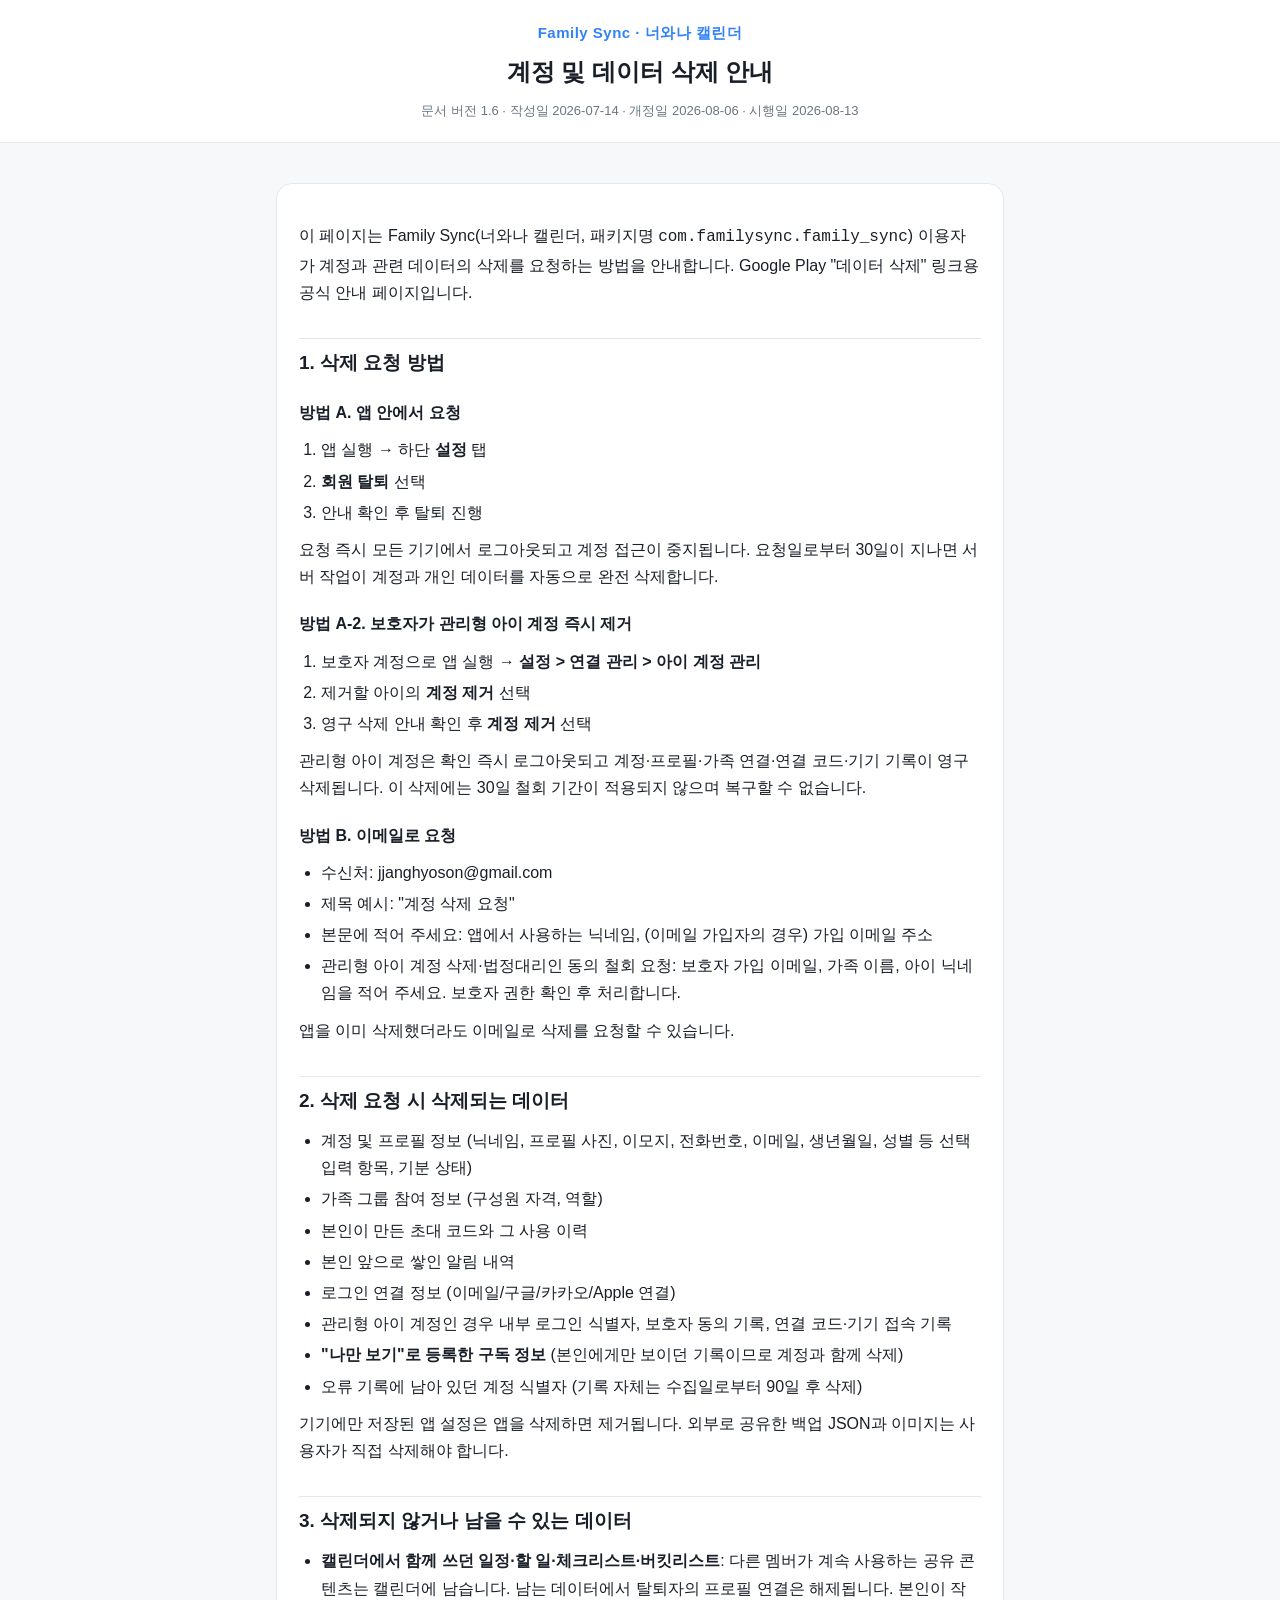
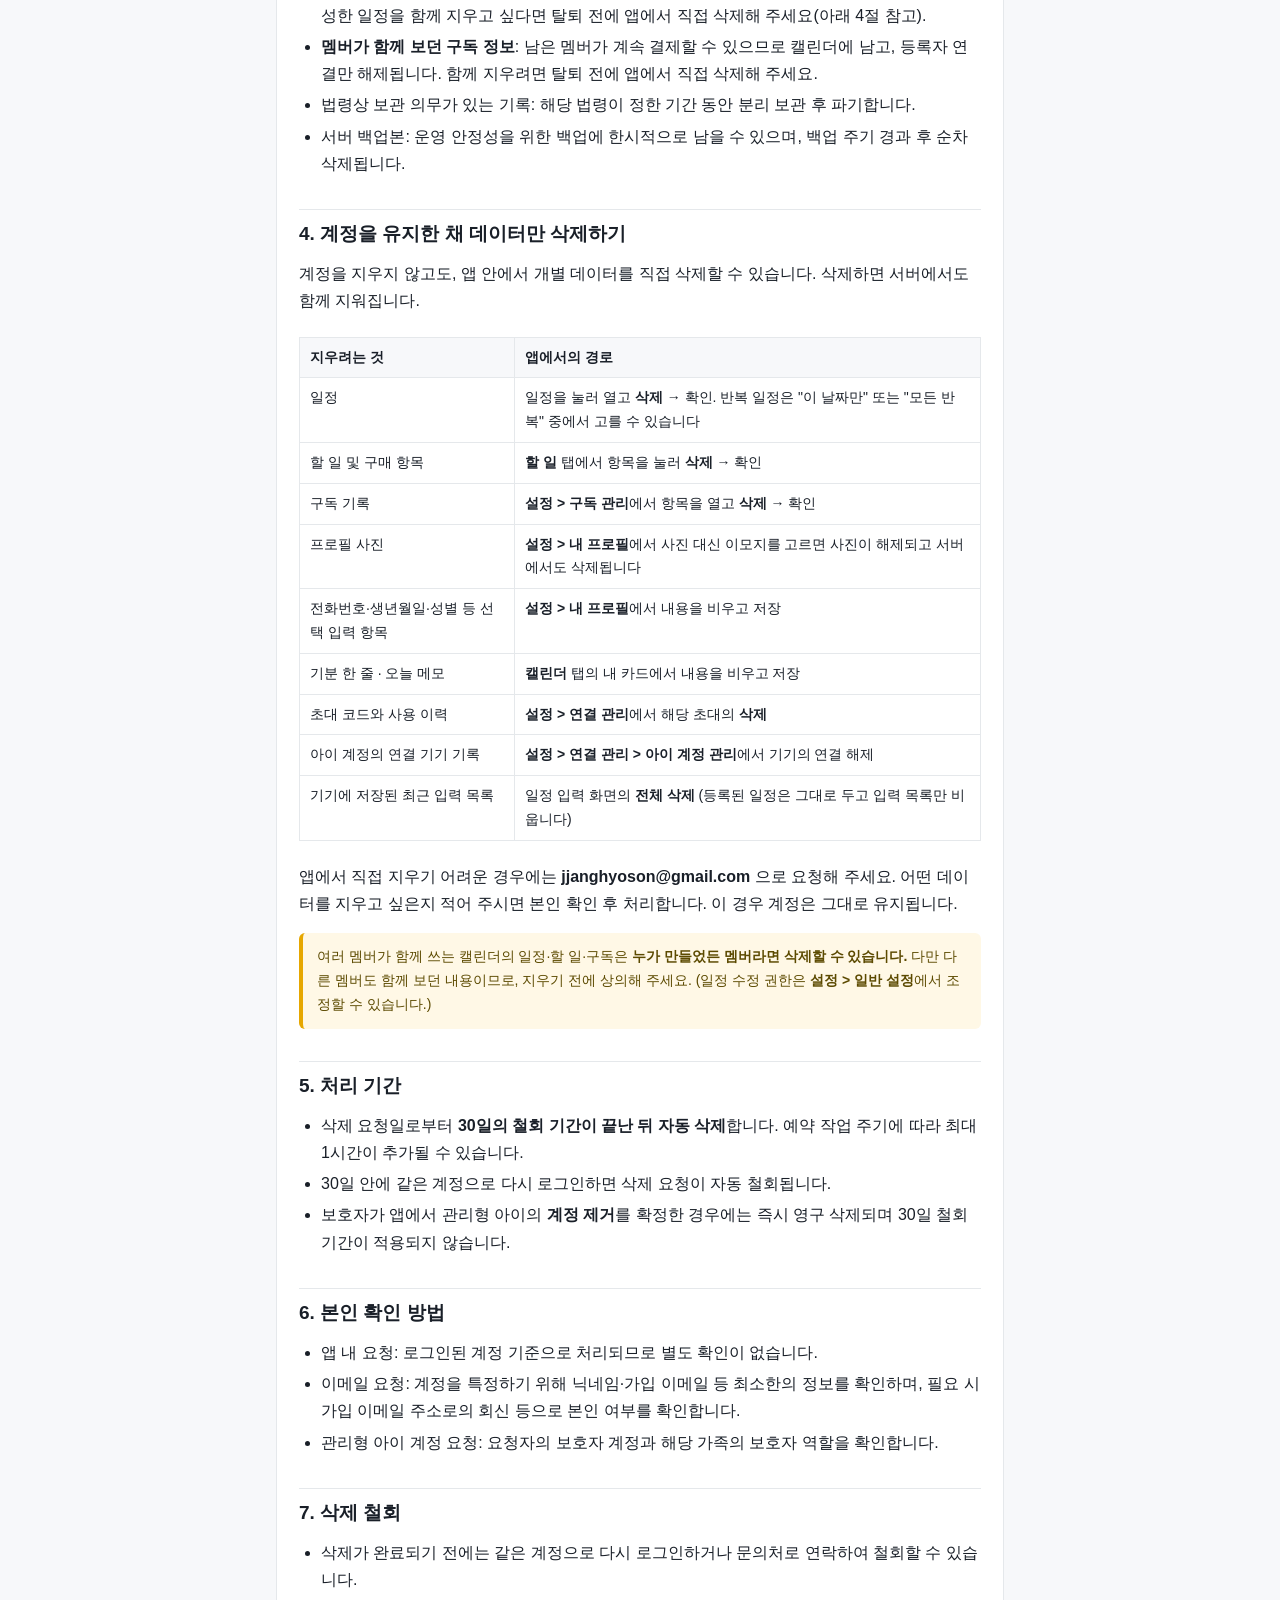
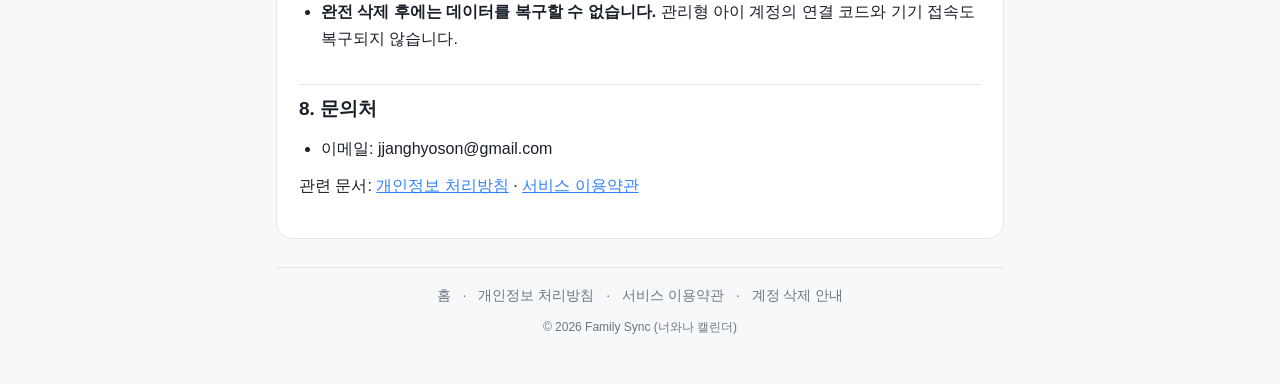
==== commit 86f70ab0: "docs: 계정 유지한 채 데이터만 삭제하는 방법 추가 (문서 버전 1.6) Google Play '앱 데이터 관리' 링크 요건을 채우기 위해 4절을 신설했다. 같은 URL을 계정" ====
--- a/account-deletion.html
+++ b/account-deletion.html
@@ -10,7 +10,7 @@
 <header class="site">
   <div class="brand">Family Sync · 너와나 캘린더</div>
   <h1>계정 및 데이터 삭제 안내</h1>
-  <div class="meta">문서 버전 1.5 · 작성일 2026-07-14 · 개정일 2026-08-05 · 시행일 2026-08-12</div>
+  <div class="meta">문서 버전 1.6 · 작성일 2026-07-14 · 개정일 2026-08-06 · 시행일 2026-08-13</div>
 </header>
 
 <div class="container">
@@ -30,7 +30,7 @@
 
 <h3>방법 A-2. 보호자가 관리형 아이 계정 즉시 제거</h3>
 <ol>
-  <li>보호자 계정으로 앱 실행 → <strong>설정 &gt; 가족 관리 &gt; 연결 관리 &gt; 아이 계정 관리</strong></li>
+  <li>보호자 계정으로 앱 실행 → <strong>설정 &gt; 연결 관리 &gt; 아이 계정 관리</strong></li>
   <li>제거할 아이의 <strong>계정 제거</strong> 선택</li>
   <li>영구 삭제 안내 확인 후 <strong>계정 제거</strong> 선택</li>
 </ol>
@@ -60,34 +60,56 @@
 
 <h2>3. 삭제되지 않거나 남을 수 있는 데이터</h2>
 <ul>
-  <li><strong>가족 그룹에서 공동으로 사용하던 일정·할 일·체크리스트·버킷리스트</strong>: 다른 가족 구성원이 계속 사용하는 그룹 콘텐츠는 그룹에 남습니다. 남는 데이터에서 탈퇴자의 프로필 연결은 해제됩니다. 본인이 작성한 일정을 함께 지우고 싶다면 탈퇴 전에 앱에서 직접 삭제해 주세요.</li>
-  <li><strong>일정 댓글</strong>: 본인이 작성한 댓글은 탈퇴 전 직접 삭제할 수 있습니다.</li>
-  <li><strong>가족이 함께 보던 구독 정보</strong>: 남은 구성원이 계속 결제할 수 있으므로 그룹에 남고, 등록자 연결만 해제됩니다. 함께 지우려면 탈퇴 전에 앱에서 직접 삭제해 주세요.</li>
+  <li><strong>캘린더에서 함께 쓰던 일정·할 일·체크리스트·버킷리스트</strong>: 다른 멤버가 계속 사용하는 공유 콘텐츠는 캘린더에 남습니다. 남는 데이터에서 탈퇴자의 프로필 연결은 해제됩니다. 본인이 작성한 일정을 함께 지우고 싶다면 탈퇴 전에 앱에서 직접 삭제해 주세요(아래 4절 참고).</li>
+  <li><strong>멤버가 함께 보던 구독 정보</strong>: 남은 멤버가 계속 결제할 수 있으므로 캘린더에 남고, 등록자 연결만 해제됩니다. 함께 지우려면 탈퇴 전에 앱에서 직접 삭제해 주세요.</li>
   <li>법령상 보관 의무가 있는 기록: 해당 법령이 정한 기간 동안 분리 보관 후 파기합니다.</li>
   <li>서버 백업본: 운영 안정성을 위한 백업에 한시적으로 남을 수 있으며, 백업 주기 경과 후 순차 삭제됩니다.</li>
 </ul>
 
-<h2>4. 처리 기간</h2>
+<h2>4. 계정을 유지한 채 데이터만 삭제하기</h2>
+<p>계정을 지우지 않고도, 앱 안에서 개별 데이터를 직접 삭제할 수 있습니다. 삭제하면 서버에서도 함께 지워집니다.</p>
+<div class="table-wrap">
+<table>
+  <thead>
+    <tr><th>지우려는 것</th><th>앱에서의 경로</th></tr>
+  </thead>
+  <tbody>
+    <tr><td>일정</td><td>일정을 눌러 열고 <strong>삭제</strong> → 확인. 반복 일정은 "이 날짜만" 또는 "모든 반복" 중에서 고를 수 있습니다</td></tr>
+    <tr><td>할 일 및 구매 항목</td><td><strong>할 일</strong> 탭에서 항목을 눌러 <strong>삭제</strong> → 확인</td></tr>
+    <tr><td>구독 기록</td><td><strong>설정 &gt; 구독 관리</strong>에서 항목을 열고 <strong>삭제</strong> → 확인</td></tr>
+    <tr><td>프로필 사진</td><td><strong>설정 &gt; 내 프로필</strong>에서 사진 대신 이모지를 고르면 사진이 해제되고 서버에서도 삭제됩니다</td></tr>
+    <tr><td>전화번호·생년월일·성별 등 선택 입력 항목</td><td><strong>설정 &gt; 내 프로필</strong>에서 내용을 비우고 저장</td></tr>
+    <tr><td>기분 한 줄 · 오늘 메모</td><td><strong>캘린더</strong> 탭의 내 카드에서 내용을 비우고 저장</td></tr>
+    <tr><td>초대 코드와 사용 이력</td><td><strong>설정 &gt; 연결 관리</strong>에서 해당 초대의 <strong>삭제</strong></td></tr>
+    <tr><td>아이 계정의 연결 기기 기록</td><td><strong>설정 &gt; 연결 관리 &gt; 아이 계정 관리</strong>에서 기기의 연결 해제</td></tr>
+    <tr><td>기기에 저장된 최근 입력 목록</td><td>일정 입력 화면의 <strong>전체 삭제</strong> (등록된 일정은 그대로 두고 입력 목록만 비웁니다)</td></tr>
+  </tbody>
+</table>
+</div>
+<p>앱에서 직접 지우기 어려운 경우에는 <strong>jjanghyoson@gmail.com</strong> 으로 요청해 주세요. 어떤 데이터를 지우고 싶은지 적어 주시면 본인 확인 후 처리합니다. 이 경우 계정은 그대로 유지됩니다.</p>
+<blockquote>여러 멤버가 함께 쓰는 캘린더의 일정·할 일·구독은 <strong>누가 만들었든 멤버라면 삭제할 수 있습니다.</strong> 다만 다른 멤버도 함께 보던 내용이므로, 지우기 전에 상의해 주세요. (일정 수정 권한은 <strong>설정 &gt; 일반 설정</strong>에서 조정할 수 있습니다.)</blockquote>
+
+<h2>5. 처리 기간</h2>
 <ul>
   <li>삭제 요청일로부터 <strong>30일의 철회 기간이 끝난 뒤 자동 삭제</strong>합니다. 예약 작업 주기에 따라 최대 1시간이 추가될 수 있습니다.</li>
   <li>30일 안에 같은 계정으로 다시 로그인하면 삭제 요청이 자동 철회됩니다.</li>
   <li>보호자가 앱에서 관리형 아이의 <strong>계정 제거</strong>를 확정한 경우에는 즉시 영구 삭제되며 30일 철회 기간이 적용되지 않습니다.</li>
 </ul>
 
-<h2>5. 본인 확인 방법</h2>
+<h2>6. 본인 확인 방법</h2>
 <ul>
   <li>앱 내 요청: 로그인된 계정 기준으로 처리되므로 별도 확인이 없습니다.</li>
   <li>이메일 요청: 계정을 특정하기 위해 닉네임·가입 이메일 등 최소한의 정보를 확인하며, 필요 시 가입 이메일 주소로의 회신 등으로 본인 여부를 확인합니다.</li>
   <li>관리형 아이 계정 요청: 요청자의 보호자 계정과 해당 가족의 보호자 역할을 확인합니다.</li>
 </ul>
 
-<h2>6. 삭제 철회</h2>
+<h2>7. 삭제 철회</h2>
 <ul>
   <li>삭제가 완료되기 전에는 같은 계정으로 다시 로그인하거나 문의처로 연락하여 철회할 수 있습니다.</li>
   <li><strong>완전 삭제 후에는 데이터를 복구할 수 없습니다.</strong> 관리형 아이 계정의 연결 코드와 기기 접속도 복구되지 않습니다.</li>
 </ul>
 
-<h2>7. 문의처</h2>
+<h2>8. 문의처</h2>
 <ul>
   <li>이메일: jjanghyoson@gmail.com</li>
 </ul>
